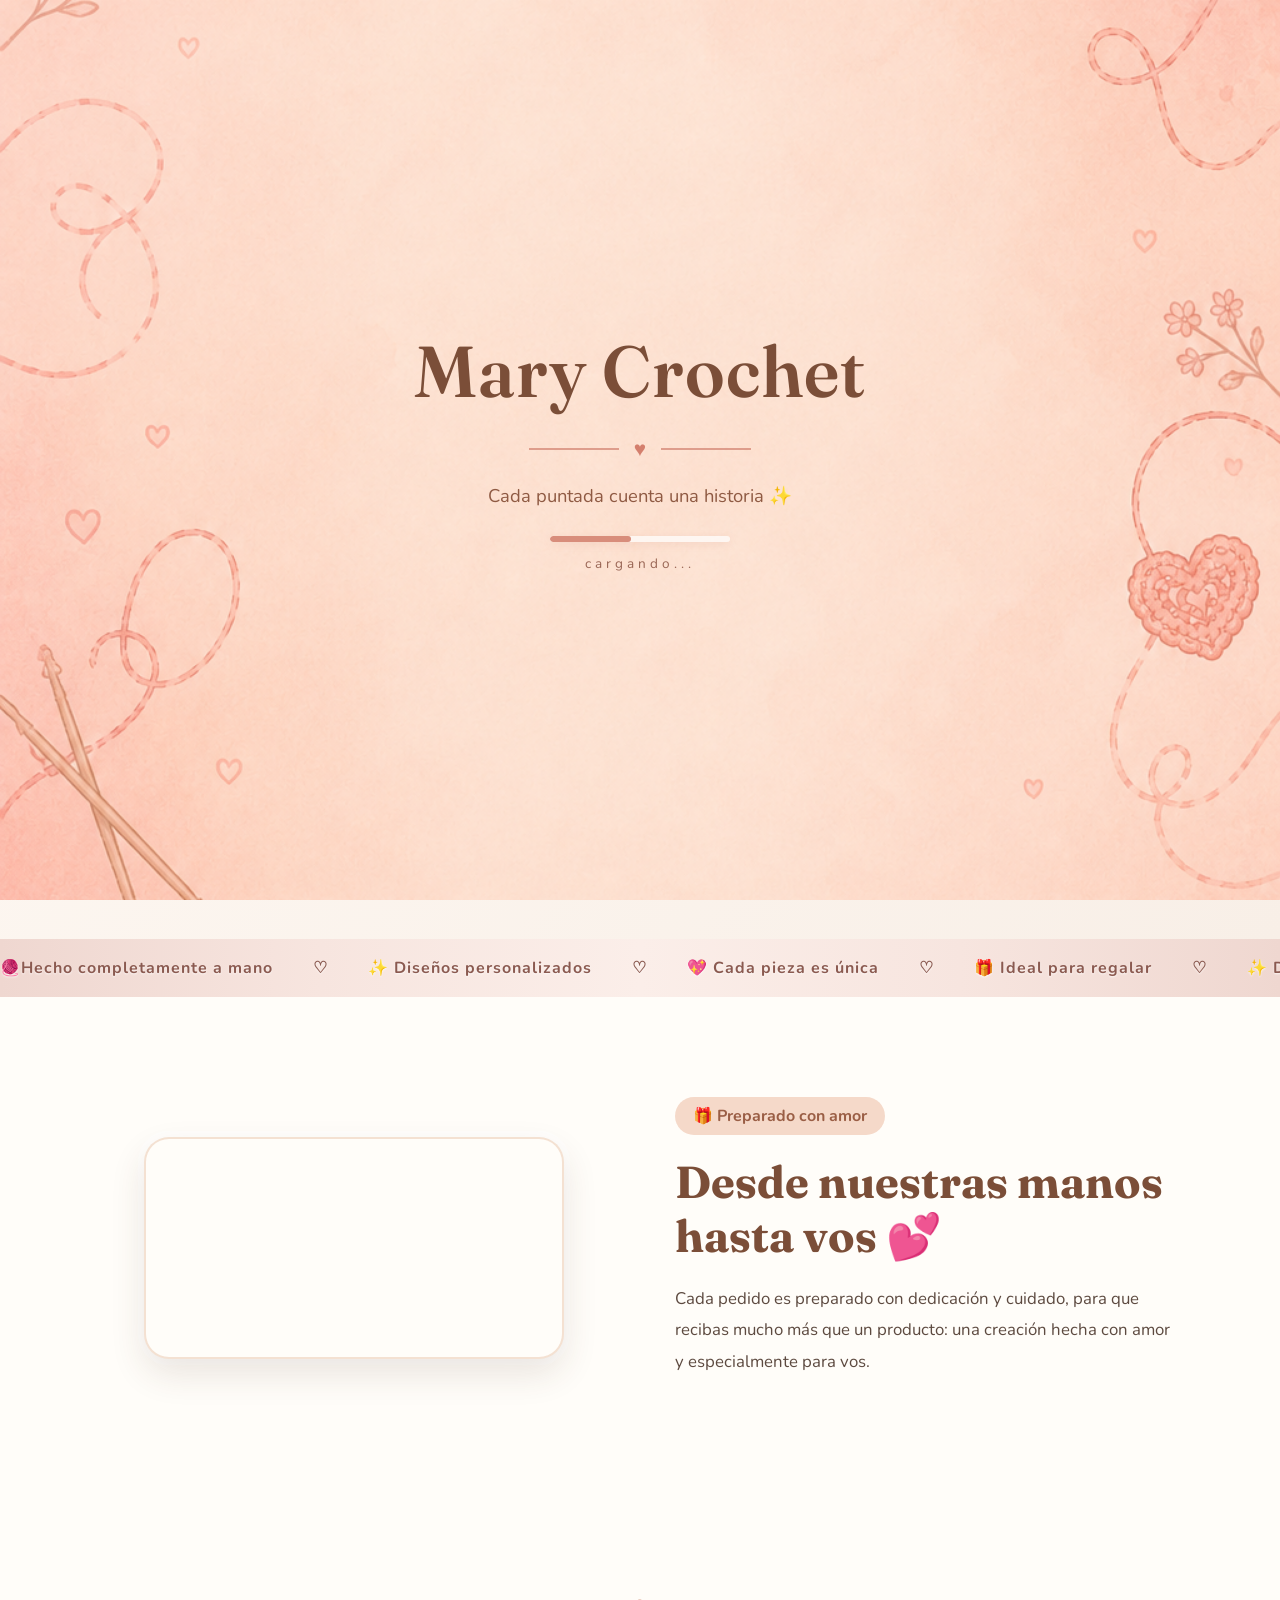
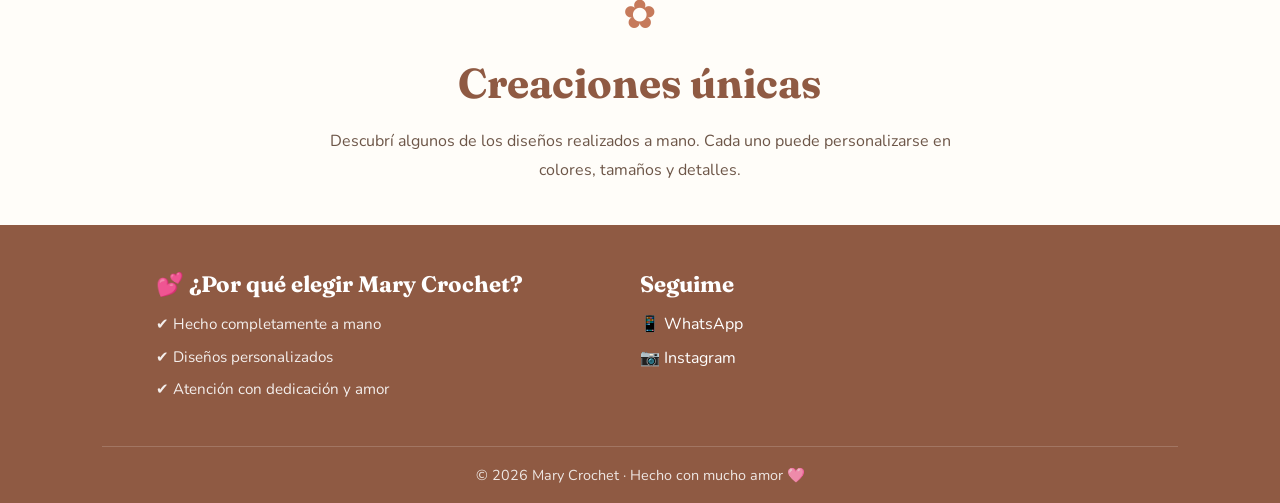
==== index.html @ ef027b47 "Video agregado con amor crochet" ====
<!DOCTYPE html>
<html lang="es">


<head>

    <!-- ========================== METADATOS ===========================-->
    <meta charset="UTF-8">
    <meta name="viewport" content="width=device-width, initial-scale=1.0">

    <title>Mary Crochet</title>

    <meta name="description" content="Creaciones tejidas a mano: bolsos, alfombras, camino de mesa, individuales y mucho mas.">

    <!-- ========================== TIPOGRAFÍAS==========================-->

    <link rel="preconnect" href="https://fonts.googleapis.com">

    <link rel="preconnect" href="https://fonts.gstatic.com" crossorigin>

    <link href="https://fonts.googleapis.com/css2?family=Fraunces:wght@400;600;700&family=Nunito:wght@300;400;600;700&display=swap" rel="stylesheet">


    <!-- ============ CSS ===============-->
     <link rel="stylesheet" href="estilos.css">

</head>

<body>

    <!--- ========================= PANTALLA DE BOENVENIDA ===============================-->
    <div id="preloader">

        <div class="preloader-contenido">

            <h1>
                Mary Crochet
            </h1>

            <div class="preloader-separador">
                <span></span>
                <strong>♥</strong>
                <span></span>

            </div>

            <p>
                Cada puntada cuenta una historia ✨
            </p>

            <div class="preloader-carga">
                <span></span>
            </div>

            <div class="preloader-texto-carga">
                cargando...
            </div>
        </div>
    </div>























<section id="inicio">

    <div class="contenedor menu">

    <!-- LOGO -->

    <a href="#inicio" class="logo">

        🧶 Mary Crochet

    </a>

    <!-- MENÚ -->

    <nav class="navegacion">

        <a href="#inicio">Inicio</a>

        <a href="#" id="boton-sobre">
            Sobre Mí
        </a>

        <a href="#" id="boton-contacto">Contacto</a>

    </nav>
    </div>



<!-- ==================================================
                    HERO
=================================================== -->

<section class="hero" id="inicio">

    <div class="contenedor hero-contenido">

        <!-- TEXTO -->

        <div class="hero-texto">

            <span class="hero-etiqueta">

                🌸 Hecho completamente a mano 🌸

            </span>

            <h1>

                Mary Crochet

            </h1>

            <p>

                Cada puntada está tejida con paciencia, dedicación y mucho amor,
                creando piezas únicas para acompañar los momentos más especiales.

            </p>

             <!-- INSIGNIA DE ENVÍOS -->
              <div class="envios-badge">
                🚚 Envíos a todo el país 🇦🇷
            </div>

            <a href="#" class="boton-principal" id="ver-creaciones">
                💕 Descubrir creaciones
            </a>

        </div>

        <!-- IMAGEN -->

        <div class="hero-imagen">

            <img src="img/imagen hero.png" alt="Mary Crochet">

        </div>

    </div>

</section>

<!--- ========================== FTRASE ANIMADA ======================-->

<section class="franja-movimiento">
    <div class="franja-contenido">

        <span>🧶Hecho completamente a mano</span>

        <span>♡</span>

        <span>✨ Diseños personalizados</span>

        <span>♡</span>

        <span>💖 Cada pieza es única</span>

        <span>♡</span>

        <span>🎁 Ideal para regalar</span>

        <span>♡</span>

        <span>✨ Diseños únicos</span>

        <span>♡</span>

        <span>🌸 Crochet artesanal</span>

        <span>♡</span>

        <span>🏡 Decoración para cada rincón</span>

        <span>♡</span>

        <span>🎁 Ideal para regalar</span>
    </div>
</section>

<!-- =====================================
     SECCIÓN PREPARANDO TU PEDIDO
===================================== -->

<section class="seccion-pedido">

    <div class="pedido-contenido">

        <div class="video-regalito">

            <video autoplay muted loop playsinline>
                <source src="img/mary preparando regalo.mp4" type="video/mp4">
                Tu navegador no puede reproducir este video.
            </video>

        </div>

        <div class="pedido-texto">

            <span class="subtitulo-seccion">
                🎁 Preparado con amor
            </span>

            <h2>
                Desde nuestras manos hasta vos 💕
            </h2>

            <p>
                Cada pedido es preparado con dedicación y cuidado,
                para que recibas mucho más que un producto:
                una creación hecha con amor y especialmente para vos.
            </p>

        </div>

    </div>

</section>


<!-- ==================================================
                SEPARADOR DE CREACIONES
=================================================== -->

<section class="separador-creaciones">

    <div class="contenedor">

        <span class="icono-separador">

            ✿

        </span>

        <h2>

            Creaciones únicas

        </h2>

        <p>

            Descubrí algunos de los diseños realizados a mano.
            Cada uno puede personalizarse en colores,
            tamaños y detalles.

        </p>

    </div>

</section>
</section>


<!-- ====================== PRODUCTOS ======================-->

<section id="productos" class="seccion-productos oculto">

<a href="#" class="boton-volver" id="volver-inicio-productos">
    ← Volver al inicio
</a>

    <div class="grilla-productos">

        <!---- JUEGO DE BAÑO ---->
        <div class="tarjeta-producto">

            <div class="contenedor-imagen">

                <img src="img/juego de baño amarillonegro.jpg" alt="Juego de baño" class="imagen-producto" data-producto="juego-baño">

            </div>

            <div class="contenido-producto">

                <h3>Juego de baño</h3>

                <p>
                    Elegantes juegos tejidos a mano para darle calidez y estilo a tu baño.
                </p>

               <a href="galeria.html?categoria=juego-baño" class="boton-producto">
                👀 Ver más diseños
            </a>
            </div>
        </div>

        <!----Individuales---->
        <div class="tarjeta-producto">

            <div class="contenedor-imagen">

                <img src="img/individual con flor.jpg" alt="Individual" class="imagen-producto" data-producto="individuales">

            </div>

            <div class="contenido-producto">

                <h3>Individuales</h3>

                <p>
                   Individuales tejidos a mano que protegen tu mesa y aportan un toque cálido y artesanal a cada comida.
                </p>

                <a href="galeria.html?categoria=individuales" class="boton-producto">
                    👀 Ver más diseños
                </a>
            </div>
        </div>

        <!----CAMINO DE MESA-->
         <div class="tarjeta-producto">

            <div class="contenedor-imagen">

                <img src="img/camino mesa balnco con corazon.jpg" alt="Camino de mesa" class="imagen-producto" data-producto="camino-centro-mesa">

            </div>

            <div class="contenido-producto">

                <h3>Caminos y centros de mesa</h3>

                <p>
                   Caminos y centros de mesa tejidos a mano que aportan elegancia, calidez y un encanto artesanal a cada rincón de tu hogar.
                </p>

                <a href="galeria.html?categoria=camino-centro-mesa" class="boton-producto">
                    👀 Ver más diseños
                </a>
            </div>
        </div>

        <!--------->

        <!----BOLSITOS-->
         <div class="tarjeta-producto">

            <div class="contenedor-imagen">

                <img src="img/bolso agujeros.jpg" alt="Carteras tejidas a mano" class="imagen-producto" data-producto="Bolsitos">

            </div>

            <div class="contenido-producto">

                <h3>Bolsitos</h3>

                <p>
                    Bolsos a crochet tejidas a mano que combinan diseño, practicidad y un encanto artesanal único para acompañarte en cada ocasión.
                </p>

                <a href="galeria.html?categoria=bolsitos" class="boton-producto">
                    👀 Ver más diseños
                </a>
            </div>
        </div>

        <!------->
        <!----ALFOMBRAS-->
         <div class="tarjeta-producto">

            <div class="contenedor-imagen">

                <img src="img/alfombra redonda azul.jpg" alt="Alfombra a crochet" class="imagen-producto" data-producto="Alfombras">
            </div>

            <div class="contenido-producto">

                <h3>Alfombras</h3>

                <p>
                   "Alfombras que combinan texturas, formas y detalles únicos para darle calidez y personalidad a cada espacio del hogar."
                </p>

                <a href="galeria.html?categoria=alfombras" class="boton-producto">
                    👀 Ver más diseños
                </a>
            </div>
        </div>

        <!------->

        <!----  FUNDA GARRAFA Y BIDON DE AGUA-->
         <div class="tarjeta-producto">

            <div class="contenedor-imagen">

                <img src="img/garrafa roja con flor.jpg" alt="Funda para garrafa a crochet" class="imagen-producto" data-producto="funda-garrafa-bidon">

            </div>

            <div class="contenido-producto">

                <h3>Funda para garrafa y bidón de agua</h3>

                <p>
                   "Fundas tejidas a mano que aportan un detalle decorativo y cálido, ayudando a integrar la garrafa con el estilo de tu hogar."
                </p>

        <a href="galeria.html?categoria=funda-garrafa-bidon" class="boton-producto">
            👀 Ver más diseños
        </a>
            </div>
        </div>













    </div> <!--Cierra grilla productos-->







</section>


<!---- ========================== SOBRE MARY ===========================-->

<section id="sobre-mi" class="seccion-sobre oculto">

<a href="#" class="boton-volver" id="volver-inicio-sobre">
        ← Volver al inicio
</a>
    <div class="contenedor sobre-contenido">

        <!-- FOTO -->

        <div class="sobre-imagen">

            <img src="img/mary.jpg" alt="Mary Crochet">

        </div>

        <!-- TEXTO -->

        <div class="sobre-texto">

            <span class="subtitulo-seccion">
                💕 Hecho con amor
            </span>

            <h2>
                Más que tejidos...
                historias hechas a mano.
            </h2>

            <p>

                Desde hace años disfruto transformar
                simples ovillos de hilo en piezas únicas,
                creadas con dedicación para acompañar
                hogares, regalos y momentos especiales.

            </p>

            <p>

                Cada creación refleja el tiempo,
                la paciencia y el cariño con los que
                fue realizada, porque creo que
                lo artesanal tiene un valor que
                nunca pasa de moda.

            </p>


            <div class="frase-mary">
                <span>🧶</span>

                <p>
                    Cada creación nace para acompañar momentos, 
                    embellecer espacios y llevar un pedacito
                    de calidez a cada hogar.<br>
                    Porque los detalles hechos a mano son los que convierten 
                    una casa en un verdadero hogar.
                </p>
            </div>
            

        </div>



    </div>

</section>
</section>

<!-- ==================================================
SEPARADOR CONTACTO
=================================================== -->

<div class="separador-contacto oculto">

    <div class="contenedor">

        <span class="icono-separador">
            💌
        </span>

        <h2>
            Hablemos
        </h2>

        <p>
            ¿Te gustó alguna creación o tenés una idea especial?
            Estoy lista para ayudarte a crear una pieza única,
            hecha especialmente para vos.
        </p>

    </div>

</div>

<!-- ==================================================
SECCIÓN CONTACTO
=================================================== -->

<section id="contacto" class="seccion-contacto oculto">

    <!-- Fondo decorativo -->
    <div class="fondo-contacto"></div>

    <div class="contenedor">

        <a href="#" id="volver-inicio-contacto" class="boton-volver">
            ← Volver al inicio
        </a>

        <div class="contacto-contenido">

            <!-- TEXTO -->

            <div class="contacto-texto">

                <span class="subtitulo-seccion">
                    💕 Contacto
                </span>

                <h2>
                    ¿Tenés una idea en mente?
                </h2>

                <p>
                    Si te gustó alguna de mis creaciones o querés un diseño personalizado,
                    escribime. Será un placer ayudarte a crear una pieza única,
                    tejida completamente a mano y pensada especialmente para vos.
                </p>

            </div>

            <!-- TARJETA -->

            <div class="tarjeta-contacto">

                <h3>
                    💕 ¡Hablemos!
                </h3>

                <p>
                    ¿Te gustó alguna de mis creaciones o tenés una idea especial?
                    Será un placer ayudarte a diseñar una pieza única,
                    tejida completamente a mano.
                </p>

                <a href="https://wa.me/5493757462911" class="boton-contacto whatsapp">
                    📱 Escribime por WhatsApp
                </a>

                <a href="https://www.instagram.com/mary_crochet25/" class="boton-contacto instagram">
                    📷 Seguime en Instagram
                </a>

                <div class="info-extra">

                    <p>
                        📍 Comandante Andresito, Misiones
                    </p>

                    <p>
                        🧶 Trabajos personalizados por pedido
                    </p>

                </div>

            </div>

        </div>

    </div>

</section>
<!-- ==================================================
                    FOOTER
=================================================== -->

<footer class="footer">

<div class="contenedor footer-contenido">

    <div class="footer-logo">

    <h4>💕 ¿Por qué elegir Mary Crochet?</h4>

    <p>✔ Hecho completamente a mano</p>

    <p>✔ Diseños personalizados</p>

    <p>✔ Atención con dedicación y amor</p>
</div>


        <div class="footer-redes">

            <h4>Seguime</h4>

            <a href="https://wa.me/5493757462911">📱 WhatsApp</a>

            <a href="https://www.instagram.com/mary_crochet25/">📷 Instagram</a>

        </div>

    </div>

    <div class="footer-copy">

        © 2026 Mary Crochet · Hecho con mucho amor 🩷

    </div>

</footer>

<!--- ============== JAVASCRIPT ======================-->
<script src="productos.js"></script>
<script src="script.js"></script>

<!-- ================= MODAL PRODUCTO ================= -->

<div id="modal-producto" class="modal">

    <div class="modal-contenido">

        <!-- Botón cerrar -->
        <span class="cerrar-modal">&times;</span>

        <!-- Imagen -->
<div class="contenedor-imagen-modal">

    <button id="modal-anterior" class="flecha-modal">
        ❮
    </button>

    <img id="modal-imagen" src="" alt="Producto">

    <button id="modal-siguiente" class="flecha-modal">
        ❯
    </button>

</div>

        <!-- Información -->
        <div class="modal-info">

            <h2 id="modal-titulo"></h2>

            <p id="modal-descripcion"></p>

            <a href="#" class="boton-producto modal-boton" id="boton-whatsapp">
                💕 Quiero personalizar este diseño
            </a>

        </div> <!-- Cierra modal-info -->

    </div> <!-- Cierra modal-contenido -->

</div> <!-- Cierra modal -->






</body>
</html>
---- estilos.css ----
/* =========================================================
   RESET GENERAL
========================================================= */

*{
    margin:0;
    padding:0;
    box-sizing:border-box;
}

html{
    scroll-behavior:smooth;
}

body{
    font-family:'Nunito',sans-serif;
    background:#fffdf9;
    color:#5d4a40;
}

img{
    max-width:100%;
}

button,
a{
    font-family:inherit;
}


/* =========================================================
   CONTENEDOR GENERAL
========================================================= */

.contenedor{
    width:90%;
    max-width:1200px;
    margin:auto;
}


/* =========================================================
   CABECERA
========================================================= */

.cabecera{
    position:fixed;
    top:0;
    left:0;
    width:100%;
    z-index:1000;

    padding:18px 0;

    backdrop-filter:blur(12px);

    background:rgba(255,255,255,.65);

    border-bottom:1px solid rgba(255,255,255,.35);

    transition:.35s;
}

.menu{
    display:flex;
    justify-content:space-between;
    align-items:center;
}


/* =========================================================
   LOGO
========================================================= */

.logo{
    text-decoration:none;

    font-family:'Fraunces',serif;

    font-size:2rem;

    font-weight:700;

    color:#8f5a43;

    transition:.3s;
}

.logo:hover{
    transform:scale(1.04);
}


/* =========================================================
   NAVEGACIÓN
========================================================= */

.navegacion{
    display:flex;
    align-items:center;
    gap:40px;
}

.navegacion a{
    position:relative;

    text-decoration:none;

    color:#5e4638;

    font-weight:700;

    transition:.3s;
}

.navegacion a::after{
    content:"";

    position:absolute;

    left:0;
    bottom:-8px;

    width:0;
    height:2px;

    background:#c67a5b;

    transition:.35s;
}

.navegacion a:hover{
    color:#b66749;
}

.navegacion a:hover::after{
    width:100%;
}


/* =========================================================
   HERO
========================================================= */

.hero{
    min-height:100vh;

    display:flex;
    align-items:center;

    background:linear-gradient(
        135deg,
        #fffaf5,
        #f8efe7
    );

    padding:80px 0;
}

.hero-contenido{
    display:grid;

    grid-template-columns:1fr 1fr;

    align-items:center;

    gap:60px;
}

.hero-texto{
    opacity:0;
}

.hero-texto.entrada{
    animation:entradaHeroIzquierda .9s ease forwards;
}

.hero-etiqueta{
    display:inline-block;

    background:#f5d9c9;

    color:#8d5b44;

    padding:8px 18px;

    border-radius:30px;

    font-size:.9rem;

    font-weight:600;

    margin-bottom:20px;
}

.hero-texto h1{
    font-family:'Fraunces',serif;

    font-size:4rem;

    color:#7b4e38;

    margin-bottom:20px;

    line-height:1.1;
}

.hero-texto p{
    font-size:1.15rem;

    color:#5d4a40;

    line-height:1.8;

    margin-bottom:35px;
}

/*====================================================*
*=              INSIGNIA DE ENVÍOS                    =*
*====================================================*/

.envios-badge{

    display:inline-flex;

    align-items:center;

    gap:8px;

    margin:5px 0 25px;

    padding:10px 18px;

    background:#fff;

    color:#8f5a43;

    border:1px solid rgba(198,122,91,.25);

    border-radius:30px;

    font-family:'Nunito', sans-serif;

    font-size:.95rem;

    font-weight:700;

    box-shadow:
        0 6px 18px rgba(0,0,0,.06);

}


/* =========================================================
   BOTÓN PRINCIPAL
========================================================= */

.boton-principal{
    position:relative;

    display:inline-block;

    overflow:hidden;

    padding:16px 35px;

    background:#c67a5b;

    color:white;

    text-decoration:none;

    border-radius:50px;

    font-weight:bold;

    transition:.35s;
}

.boton-principal:hover{
    transform:translateY(-4px);

    background:#b66749;

    box-shadow:
        0 15px 30px rgba(0,0,0,.18);
}


/* =========================================================
   REFLEJO DEL BOTÓN PRINCIPAL
========================================================= */

.boton-principal::after{
    content:"";

    position:absolute;

    top:0;
    left:-80%;

    width:45%;
    height:100%;

    background:linear-gradient(
        90deg,
        transparent,
        rgba(255,255,255,.45),
        transparent
    );

    transform:skewX(-20deg);

    animation:brilloBoton 4s ease-in-out infinite;
}


/* =========================================================
   HERO IMAGEN
========================================================= */

.hero-imagen{
    display:flex;

    justify-content:center;

    opacity:0;
}

.hero-imagen.entrada{
    animation:entradaHeroDerecha .9s ease forwards;
}

.hero-imagen img{
    width:100%;

    max-width:520px;

    border-radius:30px;

    box-shadow:
        0 20px 45px rgba(0,0,0,.15);
}




/* =========================================================
   ANIMACIONES HERO
========================================================= */

@keyframes entradaHeroIzquierda{

    from{
        opacity:0;
        transform:translateX(-70px);
    }

    to{
        opacity:1;
        transform:translateX(0);
    }

}

@keyframes entradaHeroDerecha{

    from{
        opacity:0;
        transform:translateX(70px);
    }

    to{
        opacity:1;
        transform:translateX(0);
    }

}

@keyframes brilloBoton{

    0%{
        left:-80%;
    }

    25%{
        left:130%;
    }

    100%{
        left:130%;
    }

}


/* =========================================================
   FRANJA EN MOVIMIENTO
========================================================= */

.franja-movimiento{
    width:100%;

    overflow:hidden;

    background:linear-gradient(
        90deg,
        #efd7d0,
        #f7e5df,
        #fbeee9,
        #f7e5df,
        #efd7d0
    );

    padding:18px 0;
}

.franja-contenido{
    display:flex;

    align-items:center;

    gap:40px;

    width:max-content;

    color:white;

    font-size:1rem;

    font-weight:600;

    animation:moverFranja 22s linear infinite;
}

.franja-contenido span{
    white-space:nowrap;

    color:#8b5a50;

    font-family:'Nunito',sans-serif;

    font-size:1rem;

    font-weight:700;

    letter-spacing:1px;

    text-shadow:
        0 1px 2px rgba(255,255,255,.8);
}

@keyframes moverFranja{

    from{
        transform:translateX(0);
    }

    to{
        transform:translateX(-50%);
    }

}


/* =========================================================
   SOBRE MARY
========================================================= */

.seccion-sobre{
    padding:110px 0;

    background:#fffaf5;
}

.sobre-contenido{
    display:grid;

    grid-template-columns:1fr 1fr;

    gap:70px;

    align-items:center;
}

.sobre-imagen{
    display:flex;

    justify-content:center;
}

.sobre-imagen img{
    width:100%;

    max-width:480px;

    border-radius:30px;

    box-shadow:
        0 25px 45px rgba(0,0,0,.12);

    transition:.45s;
}

.sobre-imagen img:hover{
    transform:scale(1.02);
}

.subtitulo-seccion{
    display:inline-block;

    background:#f5d9c9;

    color:#9a5e45;

    padding:8px 18px;

    border-radius:30px;

    font-weight:700;

    margin-bottom:20px;
}

.sobre-texto h2{
    font-family:'Fraunces',serif;

    font-size:3rem;

    color:#7b4e38;

    line-height:1.2;

    margin-bottom:25px;
}

.sobre-texto p{
    font-size:1.05rem;

    color:#5d4a40;

    line-height:1.9;

    margin-bottom:20px;
}

.frase-mary{
    margin-top:40px;

    padding:25px;

    background:#fff;

    border-left:5px solid #c67a5b;

    border-radius:18px;

    box-shadow:
        0 12px 30px rgba(0,0,0,.08);
}

.frase-mary span{
    font-size:2rem;

    display:block;

    margin-bottom:10px;
}

.frase-mary p{
    margin:0;

    font-family:'Fraunces',serif;

    font-size:1.3rem;

    font-style:italic;

    color:#8f5a43;

    line-height:1.6;
}


/* =========================================================
   SEPARADOR CREACIONES
========================================================= */

.separador-creaciones{
    padding:90px 20px 40px;

    text-align:center;

    background:#fffdf9;
}

.icono-separador{
    font-size:2.5rem;

    display:block;

    margin-bottom:15px;

    color:#c67a5b;
}

.separador-creaciones h2{
    font-family:'Fraunces',serif;

    font-size:2.6rem;

    color:#8f5a43;

    margin-bottom:18px;
}

.separador-creaciones p{
    max-width:650px;

    margin:auto;

    color:#6d5648;

    line-height:1.8;
}


/* =========================================================
   SECCIÓN PRODUCTOS
========================================================= */

.seccion-productos{
    padding:90px 8%;

    background:#fffaf5;
}

#productos{
    text-align:center;
}

.titulo-seccion{
    text-align:center;

    font-size:2.5rem;

    color:#8b5e3c;

    margin-bottom:15px;
}

.descripcion-seccion{
    text-align:center;

    max-width:700px;

    margin:0 auto 60px;

    color:#666;

    font-size:1.05rem;

    line-height:1.8;
}


/* =========================================================
   GRILLA PRODUCTOS
========================================================= */

.grilla-productos{
    display:grid;

    grid-template-columns:
        repeat(
            auto-fit,
            minmax(320px,1fr)
        );

    gap:35px;
}


/* =========================================================
   TARJETA PRODUCTO
========================================================= */

.tarjeta-producto{
    background:white;

    border-radius:25px;

    overflow:hidden;

    box-shadow:
        0 10px 30px rgba(0,0,0,.08);

    transition:.4s;

    opacity:0;

    transform:
        translateY(50px)
        scale(.96);
}

.tarjeta-producto:hover{
    transform:translateY(-8px);

    box-shadow:
        0 20px 45px rgba(0,0,0,.15);
}

.tarjeta-producto.mostrar-tarjeta{
    animation:
        aparecerTarjeta .8s ease forwards;
}

@keyframes aparecerTarjeta{

    from{
        opacity:0;

        transform:
            translateY(50px)
            scale(.96);
    }

    to{
        opacity:1;

        transform:
            translateY(0)
            scale(1);
    }

}


/* =========================================================
   CONTENEDOR IMAGEN PRODUCTO
========================================================= */

.contenedor-imagen{
    position:relative;

    overflow:hidden;

    height:320px;
}


/* =========================================================
   IMAGEN PRODUCTO
========================================================= */

.imagen-producto{
    width:100%;

    height:100%;

    object-fit:cover;

    transition:
        transform .5s,
        opacity .35s ease;
}

.tarjeta-producto:hover .imagen-producto{
    transform:scale(1.05);
}

.fade{
    opacity:0;
}


/* =========================================================
   CONTENIDO PRODUCTO
========================================================= */

.contenido-producto{
    padding:25px;
}

.contenido-producto h3{
    font-size:1.5rem;

    margin-bottom:12px;

    color:#7b4f2d;
}

.contenido-producto p{
    color:#666;

    line-height:1.7;

    margin-bottom:25px;
}


/* =========================================================
   BOTÓN PRODUCTO
========================================================= */

.boton-producto{
    display:inline-block;

    padding:13px 28px;

    border:none;

    border-radius:50px;

    background:#d48a5c;

    color:white;

    text-decoration:none;

    font-weight:bold;

    cursor:pointer;

    transition:.3s;
}

.boton-producto:hover{
    background:#b56d43;

    transform:translateY(-3px);
}


/* =========================================================
   FLECHAS DE LAS TARJETAS
========================================================= */

.flecha{
    position:absolute;

    top:50%;

    transform:translateY(-50%);

    width:42px;

    height:42px;

    border:none;

    border-radius:50%;

    background:rgba(255,255,255,.85);

    color:#8b5e3c;

    font-size:22px;

    font-weight:bold;

    display:flex;

    align-items:center;

    justify-content:center;

    cursor:pointer;

    transition:.3s;

    z-index:10;

    box-shadow:
        0 8px 18px rgba(0,0,0,.15);
}

.flecha:hover{
    background:#c67a5b;

    color:white;

    transform:
        translateY(-50%)
        scale(1.08);
}

.izquierda{
    left:12px;
}

.derecha{
    right:12px;
}


/* =========================================================
   MODAL
========================================================= */

.modal{
    display:none;

    position:fixed;

    inset:0;

    background:rgba(0,0,0,.6);

    justify-content:center;

    align-items:center;

    z-index:9999;
}

.modal-contenido{
    background:#fff;

    width:90%;

    max-width:700px;

    border-radius:25px;

    overflow:hidden;

    display:grid;

    grid-template-columns:1fr 1fr;

    animation:aparecer .35s;

    position:relative;
}

@keyframes aparecer{

    from{
        opacity:0;

        transform:scale(.8);
    }

    to{
        opacity:1;

        transform:scale(1);
    }

}


/* =========================================================
   IMAGEN DEL MODAL
========================================================= */

.contenedor-imagen-modal{
    position:relative;

    overflow:hidden;
}

#modal-imagen{
    width:100%;

    height:100%;

    object-fit:cover;

    transition:opacity .35s ease;
}


/* =========================================================
   INFORMACIÓN MODAL
========================================================= */

.modal-info{
    padding:35px;
}

.modal-info h2{
    color:#8d5a35;

    margin-bottom:20px;
}

.modal-info p{
    line-height:1.7;

    margin-bottom:30px;
}


/* =========================================================
   CERRAR MODAL
========================================================= */

.cerrar-modal{
    position:absolute;

    top:15px;

    right:20px;

    font-size:32px;

    font-weight:bold;

    color:#8b5a50;

    cursor:pointer;

    z-index:100;

    width:40px;

    height:40px;

    display:flex;

    align-items:center;

    justify-content:center;

    border-radius:50%;

    transition:.3s ease;
}


/* =========================================================
   FLECHAS DEL MODAL
========================================================= */

.flecha-modal{
    position:absolute;

    top:50%;

    transform:translateY(-50%);

    width:50px;

    height:50px;

    border:none;

    border-radius:50%;

    background:rgba(255,255,255,.35);

    backdrop-filter:blur(8px);

    border:1px solid rgba(255,255,255,.4);

    color:#8b5e3c;

    font-size:24px;

    font-weight:bold;

    cursor:pointer;

    display:flex;

    align-items:center;

    justify-content:center;

    transition:.3s;

    box-shadow:
        0 8px 20px rgba(0,0,0,.18);

    z-index:50;
}

.flecha-modal:hover{
    background:#c67a5b;

    color:white;

    transform:
        translateY(-50%)
        scale(1.08);
}

#modal-anterior{
    left:15px;
}

#modal-siguiente{
    right:15px;
}


/* =========================================================
   SECCIONES OCULTAS
========================================================= */

.oculto{
    display:none;
}


/* =========================================================
   BOTÓN VOLVER
========================================================= */

.boton-volver{
    display:inline-flex;

    align-items:center;

    justify-content:center;

    margin:25px auto 10px;

    padding:12px 25px;

    background:#f8d7da;

    color:#8a4b55;

    text-decoration:none;

    font-family:'Nunito',sans-serif;

    font-size:.95rem;

    font-weight:700;

    border-radius:30px;

    border:1px solid rgba(200,120,140,.25);

    box-shadow:
        0 8px 20px rgba(180,100,120,.15);

    transition:.3s ease;
}

.boton-volver:hover{
    background:#f3c1c8;

    transform:translateY(-3px);

    box-shadow:
        0 12px 25px rgba(180,100,120,.25);
}

.boton-volver:active{
    transform:scale(.95);
}


/* =========================================================
   GALERÍA
========================================================= */

.pagina-galeria{
    min-height:100vh;

    padding:120px 8% 80px;

    background:#fffaf5;
}

.encabezado-galeria{
    text-align:center;

    margin-bottom:55px;
}

.encabezado-galeria h1{
    font-family:'Fraunces',serif;

    font-size:3rem;

    color:#7b4e38;

    margin-bottom:15px;
}

.encabezado-galeria p{
    color:#6d5648;

    font-size:1rem;
}


/* =========================================================
   GRILLA GALERÍA
========================================================= */

#galeria-productos{
    display:grid;

    grid-template-columns:
        repeat(3,1fr);

    gap:28px;

    max-width:1000px;

    margin:40px auto;

    padding:0 20px;
}


/* =========================================================
   TARJETA GALERÍA
========================================================= */

.tarjeta-galeria{
    position:relative;

    background:#fffdf9;

    padding:10px;

    border-radius:22px;

    border:1px solid rgba(212,138,92,.18);

    box-shadow:
        0 10px 25px rgba(80,50,35,.08);

    transition:.35s ease;

    overflow:hidden;
}

.tarjeta-galeria:hover{
    transform:translateY(-6px);

    box-shadow:
        0 18px 40px rgba(0,0,0,.12);
}

.tarjeta-galeria::before{
    content:"";

    position:absolute;

    inset:6px;

    border:1px dashed rgba(212,138,92,.22);

    border-radius:17px;

    pointer-events:none;
}

.tarjeta-galeria img{
    display:block;

    width:100%;

    aspect-ratio:1 / 1;

    object-fit:cover;

    border-radius:16px;

    cursor:pointer;

    transition:.35s ease;
}

.tarjeta-galeria:hover img{
    transform:scale(1.03);
}


/* =========================================================
   VOLVER GALERÍA
========================================================= */

.volver-galeria{
    display:flex;
    justify-content:center;
    margin-top:90px;
}


.volver-galeria a{
    display:inline-flex;

    align-items:center;

    justify-content:center;

    padding:12px 25px;

    background:#f8d7da;

    color:#8a4b55;

    text-decoration:none;

    font-family:'Nunito',sans-serif;

    font-weight:700;

    border-radius:30px;

    border:1px solid rgba(200,120,140,.25);

    box-shadow:
        0 8px 20px rgba(180,100,120,.15);

    transition:.3s ease;
}

.volver-galeria a:hover{
    transform:translateY(-3px);

    background:#f3c1c8;
}


/* =========================================================
   VISOR DE IMAGEN
========================================================= */

.visor-imagen{
    position:fixed;

    inset:0;

    background:rgba(35,25,20,.88);

    display:flex;

    align-items:center;

    justify-content:center;

    padding:30px;

    z-index:99999;

    backdrop-filter:blur(5px);

    opacity:0;

    visibility:hidden;

    pointer-events:none;

    transition:.3s ease;
}

.visor-imagen.activo{
    opacity:1;

    visibility:visible;

    pointer-events:auto;
}

#imagen-ampliada{
    display:block;

    max-width:90vw;

    max-height:88vh;

    width:auto;

    height:auto;

    object-fit:contain;

    border-radius:18px;

    box-shadow:
        0 20px 60px rgba(0,0,0,.35);

    transform:scale(.92);

    transition:.3s ease;
}

.visor-imagen.activo #imagen-ampliada{
    transform:scale(1);
}


/* =========================================================
   CERRAR VISOR
========================================================= */

.cerrar-imagen{
    position:absolute;

    top:20px;

    right:25px;

    width:45px;

    height:45px;

    border:none;

    border-radius:50%;

    background:rgba(255,255,255,.95);

    color:#7b4e38;

    font-size:25px;

    font-weight:bold;

    cursor:pointer;

    display:flex;

    align-items:center;

    justify-content:center;

    z-index:100000;

    transition:.3s ease;

    box-shadow:
        0 8px 20px rgba(0,0,0,.2);
}

.cerrar-imagen:hover{
    transform:scale(1.08);

    background:white;
}


/* =========================================================
   CONTACTO
========================================================= */

.seccion-contacto{
    position:relative;

    overflow:hidden;

    padding:120px 8%;

    background:
        linear-gradient(
            180deg,
            #fffdf9,
            #fff8f2
        );

    background-image:
        radial-gradient(
            rgba(212,138,92,.05) 1px,
            transparent 1px
        );

    background-size:22px 22px;
}

.contacto-contenido{
    position:relative;

    z-index:2;

    display:grid;

    grid-template-columns:1fr 1fr;

    gap:70px;

    align-items:center;
}

#volver-inicio-contacto{
    display:inline-flex;

    justify-content:center;

    align-items:center;

    margin:0 auto 50px;
}

.contacto-texto h2{
    font-family:'Fraunces',serif;

    font-size:3rem;

    color:#7b4e38;

    margin-bottom:25px;
}

.contacto-texto p{
    color:#5d4a40;

    line-height:1.9;

    font-size:1.05rem;
}


/* =========================================================
   TARJETA CONTACTO
========================================================= */

.tarjeta-contacto{
    position:relative;

    background:rgba(255,255,255,.92);

    backdrop-filter:blur(10px);

    padding:45px;

    border-radius:35px;

    border:1px solid rgba(212,138,92,.15);

    box-shadow:
        0 20px 45px rgba(0,0,0,.08),
        0 0 0 8px rgba(255,255,255,.35);

    transition:.45s;

    animation:
        flotarTarjeta 6s ease-in-out infinite;
}

.tarjeta-contacto:hover{
    transform:translateY(-8px);

    box-shadow:
        0 28px 55px rgba(0,0,0,.12),
        0 0 0 8px rgba(255,255,255,.45);
}

.tarjeta-contacto h3{
    color:#8f5a43;

    font-size:2rem;

    margin-bottom:15px;
}

.tarjeta-contacto p{
    color:#666;

    margin-bottom:30px;
}

.tarjeta-contacto::before{
    content:"";

    position:absolute;

    top:18px;
    left:18px;
    right:18px;
    bottom:18px;

    border:
        2px dashed rgba(212,138,92,.25);

    border-radius:25px;

    pointer-events:none;
}


/* =========================================================
   OVILLO ANIMADO
========================================================= */

.tarjeta-contacto::after{
    content:"🧶";

    position:absolute;

    font-size:32px;

    top:-18px;

    left:-18px;

    z-index:5;

    animation:
        moverOvillo 18s linear infinite,
        girarOvillo 5s linear infinite;
}

@keyframes moverOvillo{

    0%{
        top:-18px;
        left:-18px;
    }

    25%{
        top:-18px;
        left:calc(100% - 20px);
    }

    50%{
        top:calc(100% - 20px);
        left:calc(100% - 20px);
    }

    75%{
        top:calc(100% - 20px);
        left:-18px;
    }

    100%{
        top:-18px;
        left:-18px;
    }

}

@keyframes girarOvillo{

    from{
        transform:rotate(0deg);
    }

    to{
        transform:rotate(360deg);
    }

}

@keyframes flotarTarjeta{

    0%{
        transform:translateY(0);
    }

    50%{
        transform:translateY(-6px);
    }

    100%{
        transform:translateY(0);
    }

}


/* =========================================================
   BOTONES CONTACTO
========================================================= */

.boton-contacto{
    display:block;

    text-align:center;

    text-decoration:none;

    padding:16px;

    border-radius:50px;

    margin-bottom:18px;

    font-weight:bold;

    transition:.35s;
}

.whatsapp{
    background:#25D366;

    color:white;
}

.whatsapp:hover{
    transform:translateY(-4px);

    box-shadow:
        0 15px 30px rgba(37,211,102,.30);
}

.instagram{
    background:linear-gradient(
        45deg,
        #833AB4,
        #E1306C,
        #FCAF45
    );

    color:white;
}

.instagram:hover{
    transform:translateY(-4px);

    box-shadow:
        0 15px 30px rgba(225,48,108,.30);
}


/* =========================================================
   DECORACIÓN CONTACTO
========================================================= */

.fondo-contacto{
    position:absolute;

    inset:0;

    overflow:hidden;

    pointer-events:none;

    z-index:1;
}

.ovillo{
    position:absolute;

    font-size:120px;

    opacity:.10;

    z-index:1;

    user-select:none;
}

.ovillo-1{
    top:40px;

    right:50px;
}

.ovillo-2{
    bottom:30px;

    left:40px;
}

.flor{
    position:absolute;

    font-size:55px;

    opacity:.12;

    z-index:1;
}

.flor-1{
    top:220px;

    left:8%;
}

.flor-2{
    bottom:120px;

    right:10%;
}


/* =========================================================
   SEPARADOR CONTACTO
========================================================= */

.separador-contacto{
    padding:90px 20px 40px;

    text-align:center;

    background:#fffdf9;
}

.separador-contacto h2{
    font-family:'Fraunces',serif;

    font-size:2.6rem;

    color:#8f5a43;

    margin-bottom:18px;
}

.separador-contacto p{
    max-width:650px;

    margin:auto;

    color:#6d5648;

    line-height:1.8;
}


/* =========================================================
   HILO DECORATIVO
========================================================= */

.hilo{
    position:absolute;

    top:110px;

    left:-80px;

    width:135%;

    height:520px;

    border:4px solid #d8b6a2;

    border-color:
        #d8b6a2
        transparent
        transparent
        transparent;

    border-radius:50%;

    opacity:.25;

    z-index:0;
}


/* =========================================================
   INFORMACIÓN EXTRA
========================================================= */

.info-extra{
    margin-top:30px;

    padding-top:20px;

    border-top:1px solid #f0e4db;
}

.info-extra p{
    margin:12px 0;

    color:#7b5a49;

    font-size:.95rem;
}


/* =========================================================
   FOOTER
========================================================= */

.footer{
    background:#8f5a43;

    color:white;

    padding:45px 8% 18px;
}

.footer-contenido{
    display:grid;

    grid-template-columns:
        2fr 1fr 1fr;

    gap:35px;
}

.footer h4{
    font-family:'Fraunces',serif;

    font-size:1.4rem;

    margin-bottom:15px;
}

.footer p{
    line-height:1.5;

    margin-bottom:10px;

    opacity:.9;

    font-size:.95rem;
}

.footer a{
    display:block;

    color:white;

    text-decoration:none;

    margin-bottom:12px;

    transition:.3s;
}

.footer a:hover{
    transform:translateX(8px);

    color:#ffe7d8;
}

.footer-copy{
    text-align:center;

    margin-top:35px;

    padding-top:18px;

    border-top:
        1px solid rgba(255,255,255,.2);

    opacity:.85;

    font-size:.9rem;
}


/* =========================================================
   PRELOADER
========================================================= */

#preloader{
    position:fixed;

    inset:0;

    width:100%;

    height:100vh;

    background-image:
        url("img/imagen fondo cargando.png");

    background-size:cover;

    background-position:center;

    background-repeat:no-repeat;

    display:flex;

    justify-content:center;

    align-items:center;

    z-index:99999;

    transition:opacity .8s ease;
}

#preloader.ocultar-preloader{
    opacity:0;

    pointer-events:none;
}

.preloader-contenido{
    text-align:center;

    color:#7b4e38;
}

.preloader-contenido h1{
    font-family:'Fraunces',serif;

    font-size:4.5rem;

    font-weight:600;

    margin:0 0 20px;

    color:#7b4e38;

    letter-spacing:1px;
}

.preloader-separador{
    display:flex;

    align-items:center;

    justify-content:center;

    gap:15px;

    margin-bottom:20px;
}

.preloader-separador span{
    width:90px;

    height:2px;

    background:#d88d7b;

    opacity:.8;
}

.preloader-separador strong{
    font-size:1.3rem;

    color:#d47f6d;

    font-weight:400;
}

.preloader-contenido p{
    font-family:'Nunito',sans-serif;

    font-size:1.15rem;

    color:#8f5a43;

    margin:0 0 28px;
}

.preloader-carga{
    width:180px;

    height:6px;

    background:rgba(255,255,255,.7);

    border-radius:20px;

    overflow:hidden;

    margin:0 auto 12px;

    box-shadow:
        0 2px 8px rgba(180,100,90,.12);
}

.preloader-carga span{
    display:block;

    width:45%;

    height:100%;

    background:#d88d7b;

    border-radius:20px;

    animation:
        cargando 2.5s ease-in-out infinite;
}

.preloader-texto-carga{
    font-family:'Nunito',sans-serif;

    font-size:.85rem;

    letter-spacing:4px;

    color:#9a6655;
}

@keyframes cargando{

    0%{
        transform:translateX(-120%);
    }

    100%{
        transform:translateX(350%);
    }

}


/* =========================================================
   RESPONSIVE - CELULAR
========================================================= */

@media(max-width:768px){

    /* ---------- HEADER ---------- */

    .cabecera{
        padding:14px 0;
    }

    .menu{
        flex-direction:column;

        gap:18px;
    }

    .logo{
        font-size:1.7rem;
    }

    .navegacion{
        gap:20px;

        flex-wrap:wrap;

        justify-content:center;
    }

    .navegacion a{
        font-size:.95rem;
    }


    /* ---------- HERO ---------- */

    .hero{
        padding:50px 20px;

        min-height:auto;
    }

    .hero-contenido{
        grid-template-columns:1fr;

        text-align:center;

        gap:40px;
    }

    .hero-texto h1{
        font-size:2.6rem;
    }

    .hero-texto p{
        font-size:1rem;
    }

    .hero-imagen img{
        max-width:340px;
    }


    /* ---------- FRANJA ---------- */

    .franja-movimiento{
        padding:14px 0;
    }

    .franja-contenido{
        gap:25px;

        font-size:.9rem;
    }

    .franja-contenido span{
        font-size:.9rem;
    }

    .envios-badge{

    font-size:.85rem;

    padding:9px 16px;

    margin:5px auto 22px;
    }




    /* ---------- SOBRE MARY ---------- */

    .seccion-sobre{
        padding:70px 20px;
    }

    .sobre-contenido{
        display:flex !important;

        flex-direction:column !important;

        align-items:center !important;

        gap:30px !important;
    }

    .sobre-imagen{
        width:100% !important;

        display:flex !important;

        justify-content:center !important;
    }

    .sobre-imagen img{
        width:220px !important;

        max-width:80% !important;

        border-radius:25px;
    }

    .sobre-texto{
        width:100% !important;

        text-align:center !important;
    }

    .sobre-texto h2{
        font-size:1.8rem !important;

        line-height:1.3 !important;
    }

    .sobre-texto p{
        font-size:.95rem !important;

        line-height:1.7 !important;
    }

    .subtitulo-seccion{
        margin-bottom:15px;
    }

    .frase-mary{
        margin-top:25px !important;

        padding:18px !important;
    }

    .frase-mary p{
        font-size:.75rem !important;
    }


    /* ---------- PRODUCTOS ---------- */

    .seccion-productos{
        padding:60px 20px;
    }

    .titulo-seccion{
        font-size:2rem;
    }

    .descripcion-seccion{
        font-size:.95rem;

        margin-bottom:40px;
    }

    .grilla-productos{
        grid-template-columns:1fr;

        gap:25px;
    }

    .tarjeta-producto{
        border-radius:20px;
    }

    .contenedor-imagen{
        height:240px;
    }

    .imagen-producto{
        object-fit:cover;
    }

    .contenido-producto{
        padding:20px;
    }

    .contenido-producto h3{
        font-size:1.3rem;
    }

    .contenido-producto p{
        font-size:.92rem;

        line-height:1.6;

        margin-bottom:20px;
    }

    .boton-producto{
        display:block;

        width:82%;

        max-width:230px;

        margin:18px auto 0;

        padding:12px 16px;

        font-size:.9rem;

        box-sizing:border-box;
    }


    /* ---------- FLECHAS TARJETAS ---------- */

    .flecha{
        width:34px;

        height:34px;

        font-size:16px;
    }

    .izquierda{
        left:8px;
    }

    .derecha{
        right:8px;
    }


    /* ---------- MODAL ---------- */

    .modal-contenido{
        grid-template-columns:1fr;

        width:92%;

        max-height:90vh;

        overflow:auto;
    }

    #modal-imagen{
        width:100%;

        height:280px;

        object-fit:cover;

        border-radius:15px;
    }

    .modal-info{
        padding:18px;

        text-align:center;
    }

    .modal-info h2{
        font-size:1.2rem;
    }

    .modal-info p{
        font-size:.9rem;

        line-height:1.5;
    }

    .modal-boton{
        width:100%;

        max-width:260px;

        padding:11px 15px;

        font-size:.85rem;
    }

    .cerrar-modal{
        top:10px;

        right:10px;

        color:white;

        background:rgba(139,90,80,.75);

        width:40px;

        height:40px;

        font-size:28px;

        z-index:200;
    }

    .flecha-modal{
        width:40px;

        height:40px;

        font-size:18px;
    }

    #modal-anterior{
        left:10px;
    }

    #modal-siguiente{
        right:10px;
    }


    /* ---------- CONTACTO ---------- */

    .seccion-contacto{
        padding:70px 20px;
    }

    #volver-inicio-contacto{
        display:flex;

        justify-content:center;

        margin:0 auto 35px;

        width:85%;

        max-width:280px;
    }

    .contacto-contenido{
        grid-template-columns:1fr;

        gap:35px;
    }

    .contacto-texto{
        text-align:center;
    }

    .contacto-texto h2{
        font-size:2rem;
    }

    .contacto-texto p{
        font-size:.95rem;

        line-height:1.7;
    }

    .tarjeta-contacto{
        padding:28px 22px;

        border-radius:25px;
    }

    .tarjeta-contacto h3{
        font-size:1.5rem;

        text-align:center;
    }

    .tarjeta-contacto p{
        font-size:.9rem;

        text-align:center;
    }

    .boton-contacto{
        width:85%;

        margin-left:auto;

        margin-right:auto;

        padding:12px 15px;

        font-size:.9rem;

        border-radius:40px;
    }

    .info-extra{
        text-align:center;
    }


    /* ---------- FOOTER ---------- */

    .footer{
        padding:35px 20px 15px;
    }

    .footer-contenido{
        grid-template-columns:1fr;

        gap:35px;

        text-align:center;
    }

    .footer-logo h4{
        font-size:1.2rem;
    }

    .footer p{
        font-size:.9rem;
    }

    .footer-copy{
        margin-top:25px;

        font-size:.8rem;
    }

    .footer a:hover{
        transform:none;
    }


    /* ---------- GALERÍA ---------- */

    .pagina-galeria{
        padding:100px 20px 50px;
    }

    .encabezado-galeria{
        margin-bottom:35px;
    }

    .encabezado-galeria h1{
        font-size:2.2rem;
    }

    .encabezado-galeria p{
        font-size:.9rem;
    }

    #galeria-productos{
        grid-template-columns:repeat(2,1fr);

        gap:16px;

        margin:30px auto;

        padding:0 15px;
    }

    .tarjeta-galeria{
        padding:7px;

        border-radius:18px;
    }

    .tarjeta-galeria::before{
        inset:4px;

        border-radius:14px;
    }

    .tarjeta-galeria img{
        border-radius:13px;
    }

    .volver-galeria{
        margin-top: 65px;
    }


    /* ---------- VISOR ---------- */

    .visor-imagen{
        padding:15px;
    }

    #imagen-ampliada{
        max-width:94vw;

        max-height:82vh;

        border-radius:14px;
    }

    .cerrar-imagen{
        top:15px;

        right:15px;

        width:40px;

        height:40px;

        font-size:22px;
    }


    /* ---------- PRELOADER ---------- */

    .preloader-contenido h1{
        font-size:3rem;
    }

    .preloader-contenido p{
        font-size:1rem;
    }

    .preloader-separador span{
        width:55px;
    }

    .preloader-carga{
        width:150px;
    }


    /* ---------- BOTÓN VOLVER ---------- */

    .boton-volver{
        width:85%;

        max-width:280px;

        padding:13px 20px;

        font-size:.9rem;

        margin-top:20px;
    }

}


/*====================================================*
*=          SECCIÓN PREPARANDO PEDIDO                 =*
*====================================================*/

.seccion-pedido{

    padding:100px 8%;

    background:#fffdf9;
}


/*====================================================*
*=             CONTENIDO DEL PEDIDO                  =*
*====================================================*/

.pedido-contenido{

    display:grid;

    grid-template-columns:1fr 1fr;

    align-items:center;

    gap:70px;

    max-width:1100px;

    margin:0 auto;
}


/*====================================================*
*=                    VIDEO                          =*
*====================================================*/


.pedido-video video{

    width:100%;

    max-width:500px;

    aspect-ratio:9 / 16;

    object-fit:cover;

    border-radius:30px;

    box-shadow:
        0 20px 45px rgba(0,0,0,.12);
}


/*====================================================*
*=                    TEXTO                          =*
*====================================================*/

.pedido-texto{

    text-align:left;
}


.pedido-texto h2{

    font-family:'Fraunces',serif;

    font-size:2.8rem;

    color:#7b4e38;

    line-height:1.2;

    margin-bottom:20px;
}


.pedido-texto p{

    color:#5d4a40;

    font-size:1.05rem;

    line-height:1.9;

    margin-bottom:20px;
}


/*====================================================*
*=        PEDIDO RESPONSIVE - CELULAR                =*
*====================================================*/

@media(max-width:768px){

    .seccion-pedido{

        padding:70px 20px;

    }


    .pedido-contenido{

        grid-template-columns:1fr;

        gap:35px;

        text-align:center;

    }


    .pedido-texto{

        text-align:center;

    }


    .pedido-texto h2{

        font-size:2rem;

    }


    .pedido-texto p{

        font-size:.95rem;

        line-height:1.7;

    }

}

/*====================================================*
*=             VIDEO REGALITO                         =*
*====================================================*/

.video-regalito{

    width:100%;
    max-width:420px;

    margin:35px auto;

    padding:10px;

    background:#fffdf9;

    border-radius:25px;

    border:2px solid rgba(212,138,92,.25);

    box-shadow:
        0 15px 35px rgba(80,50,35,.12),
        0 0 0 6px rgba(255,255,255,.6);

    overflow:hidden;

    transition:.35s ease;
}

.video-regalito:hover{

    transform:translateY(-5px);

    box-shadow:
        0 20px 40px rgba(80,50,35,.16),
        0 0 0 6px rgba(255,255,255,.7);
}

.video-regalito video{

    display:block;

    width:100%;

    border-radius:18px;

    object-fit:cover;
}

@media(max-width:768px){

    .video-regalito{

        width:90%;

        max-width:330px;

        padding:7px;

        border-radius:20px;

    }

    .video-regalito video{

        border-radius:15px;

    }

}
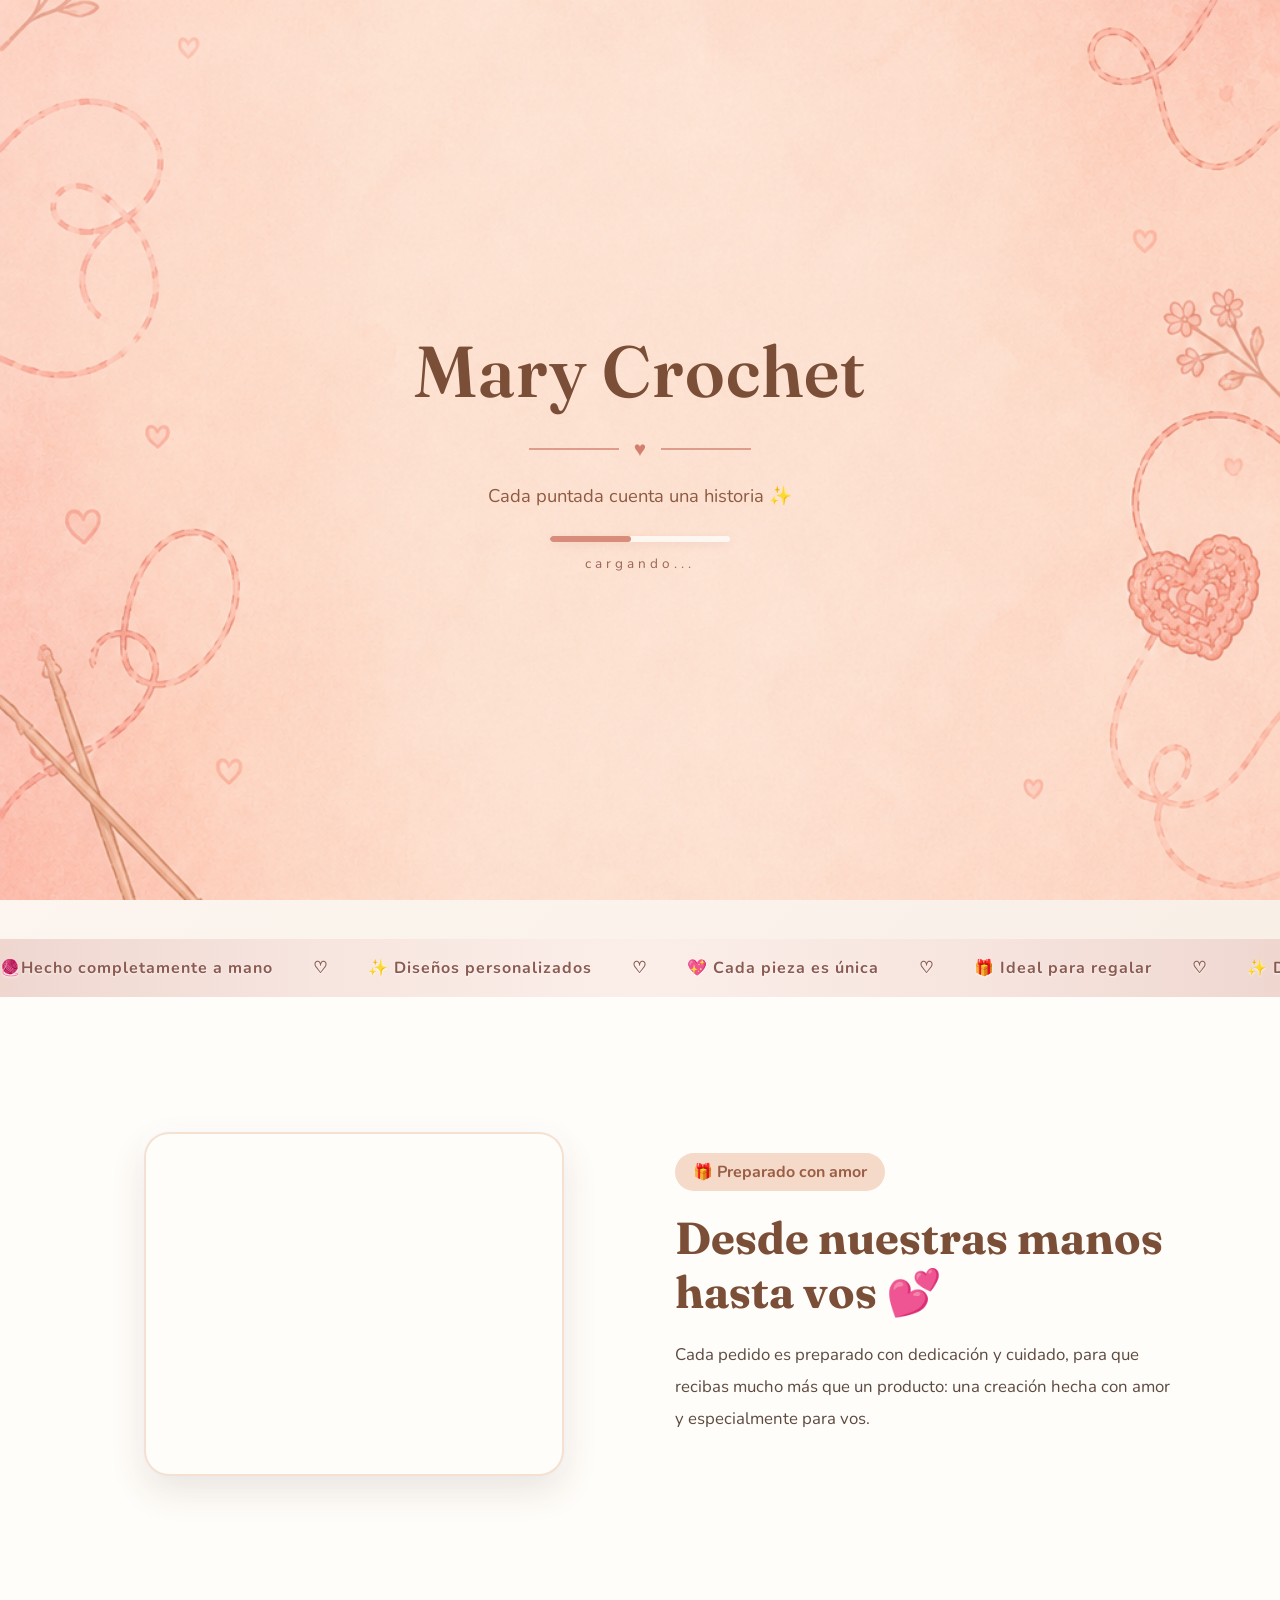
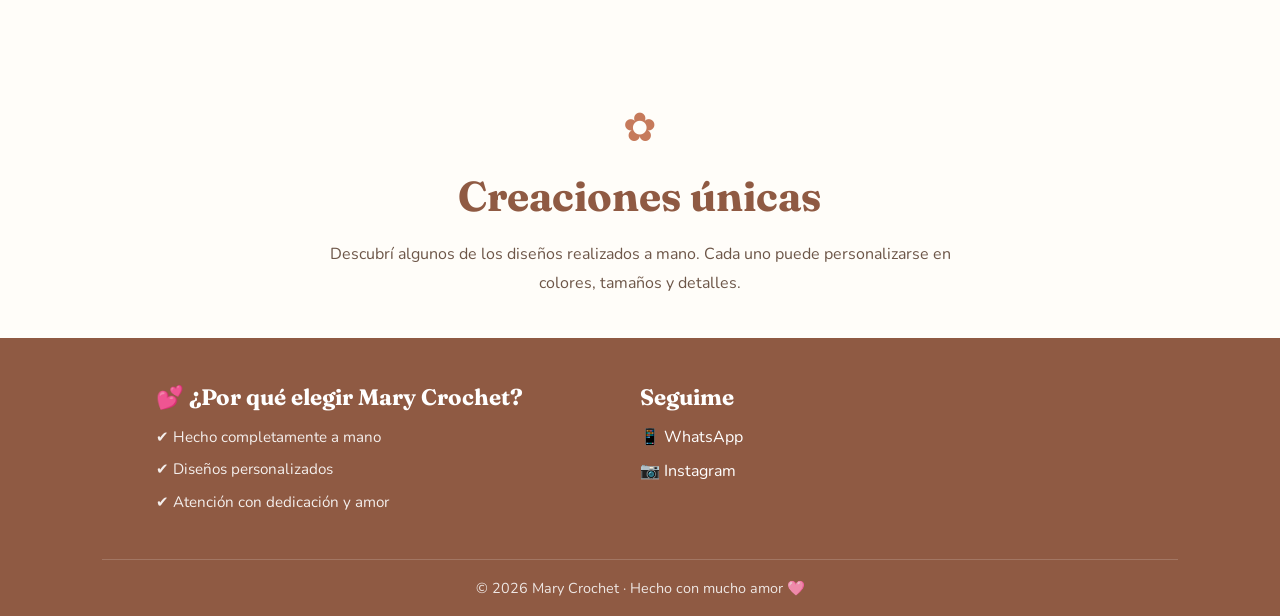
==== commit 1bd9602e: "Google" ====
--- a/index.html
+++ b/index.html
@@ -7,6 +7,8 @@
     <!-- ========================== METADATOS ===========================-->
     <meta charset="UTF-8">
     <meta name="viewport" content="width=device-width, initial-scale=1.0">
+<!--- Etiqueta google-->
+    <meta name="google-site-verification" content="eg-fR87WHzhPBFJ-tXjUghxAfYG7KS1U21NGfQPgupQ" />
 
     <title>Mary Crochet</title>
 
--- a/estilos.css
+++ b/estilos.css
@@ -2815,6 +2815,7 @@
     display:block;
 
     width:100%;
+    height:320px;
 
     border-radius:18px;
 
@@ -2825,19 +2826,25 @@
 
     .video-regalito{
 
-        width:90%;
-
-        max-width:330px;
-
-        padding:7px;
-
-        border-radius:20px;
+        width:75%;
+        max-width:250px;
+
+        padding:6px;
+
+        margin:30px auto;
+
+        border-radius:18px;
 
     }
 
     .video-regalito video{
 
-        border-radius:15px;
+        width:100%;
+        height:250px;
+
+        border-radius:13px;
+
+        object-fit:cover;
 
     }
 
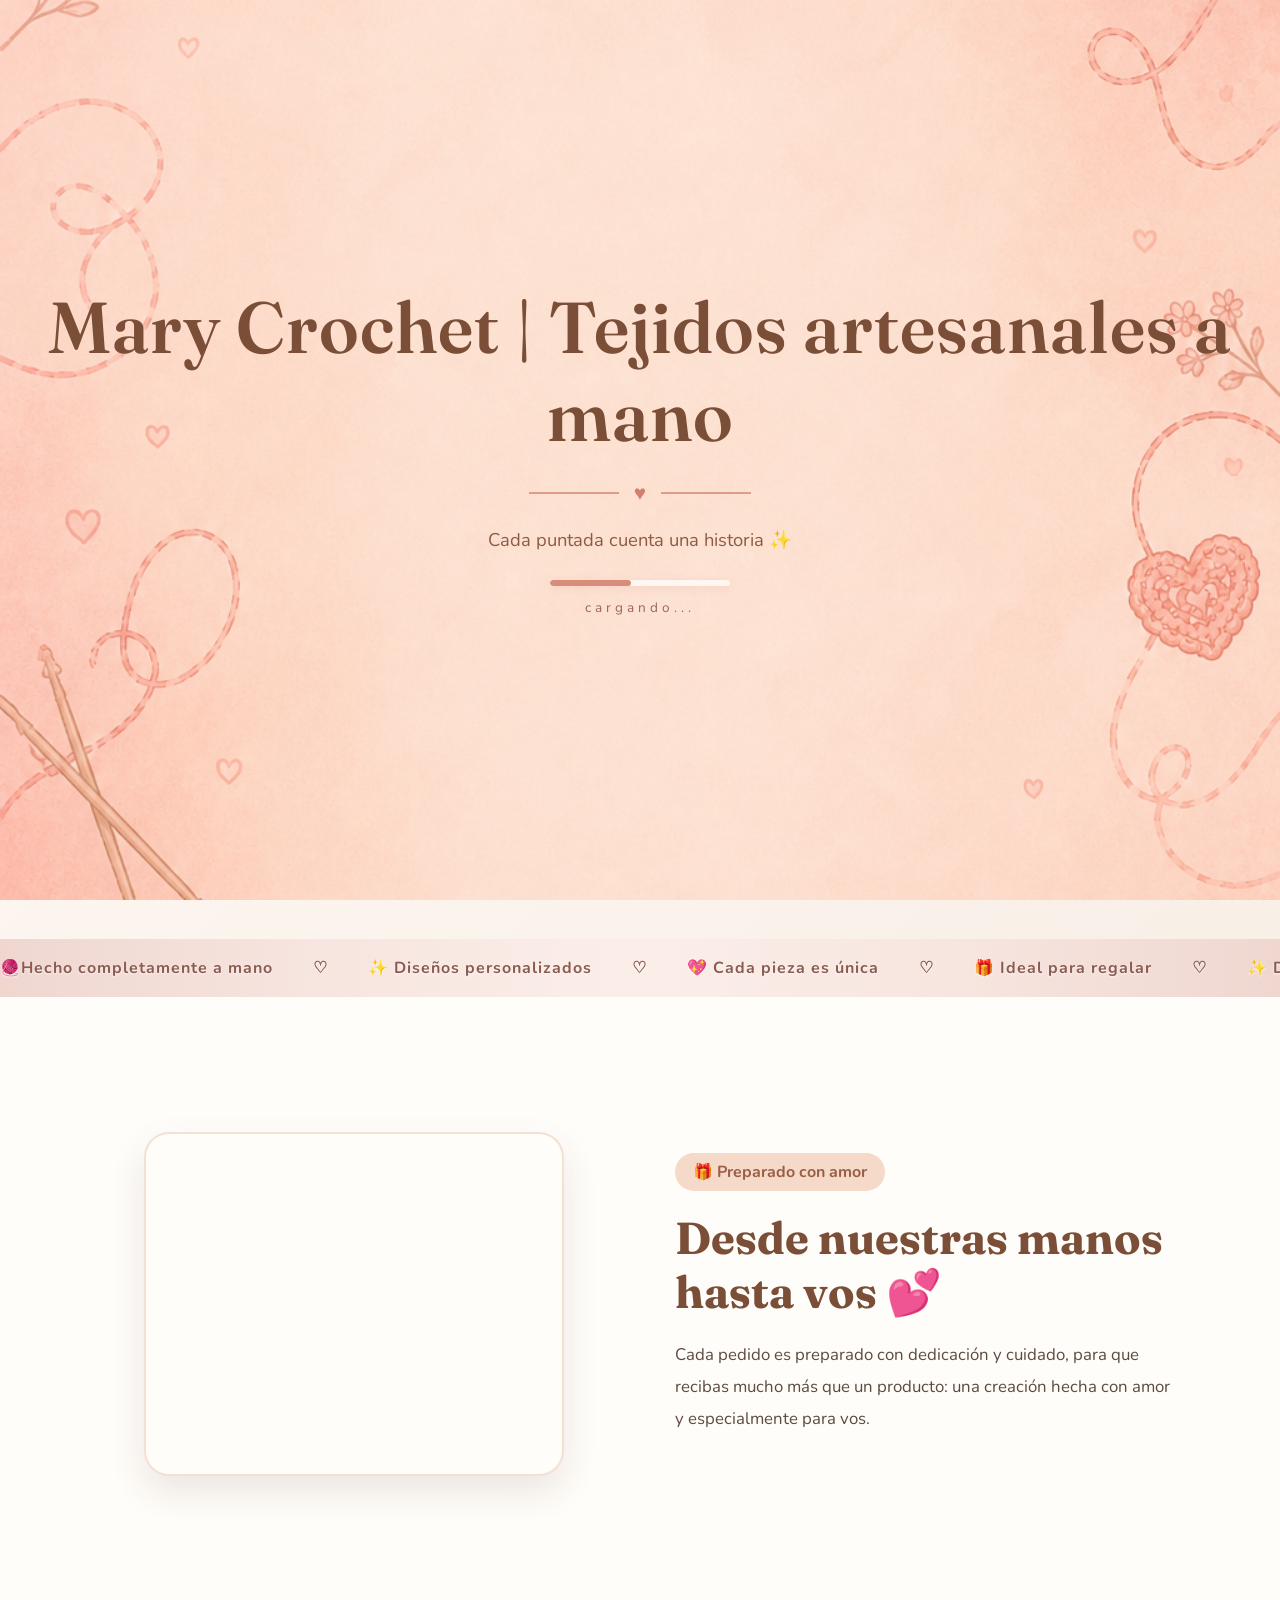
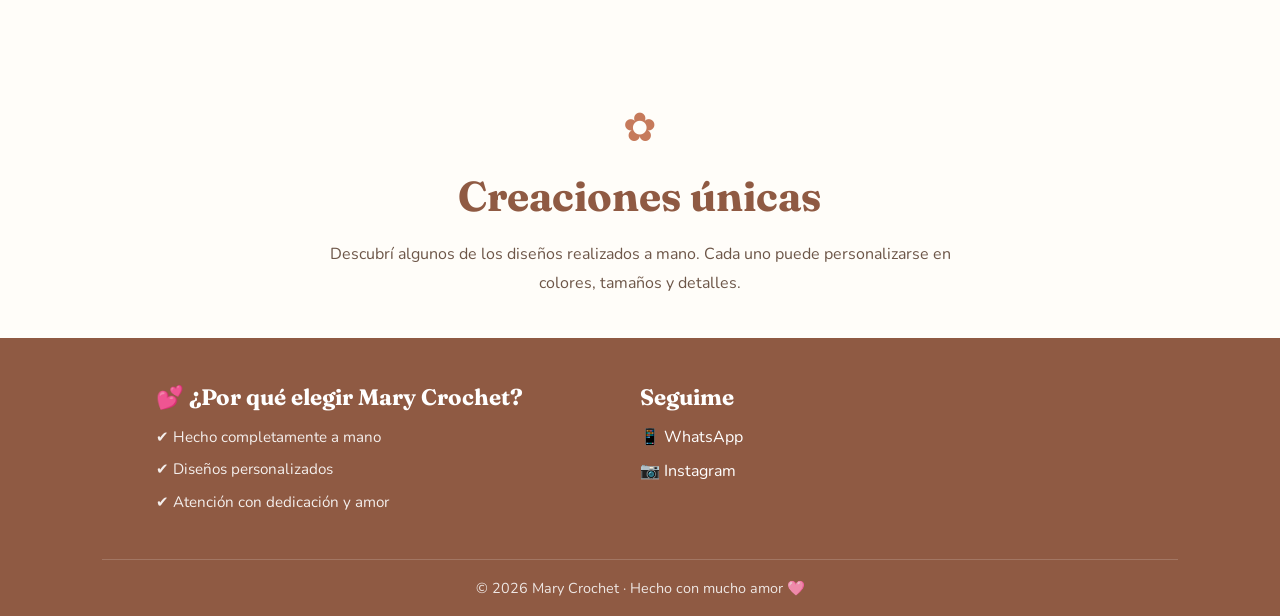
==== commit df58650f: "Agregar sitemap.xml" ====
--- a/index.html
+++ b/index.html
@@ -7,12 +7,14 @@
     <!-- ========================== METADATOS ===========================-->
     <meta charset="UTF-8">
     <meta name="viewport" content="width=device-width, initial-scale=1.0">
-<!--- Etiqueta google-->
+
+<!--- verificación google-->
     <meta name="google-site-verification" content="eg-fR87WHzhPBFJ-tXjUghxAfYG7KS1U21NGfQPgupQ" />
 
-    <title>Mary Crochet</title>
-
-    <meta name="description" content="Creaciones tejidas a mano: bolsos, alfombras, camino de mesa, individuales y mucho mas.">
+    <!---Información para google-->
+    <title>Mary Crochet | Tejidos a crochet</title>
+
+    <meta name="description" content="Mari Crochet: alfombras, bolsos, caminos de mesa, individuales y mucho más tejidos a crochet, hechos a mano con amor. Conocé nuestros modelos y realizá tu pedido.">
 
     <!-- ========================== TIPOGRAFÍAS==========================-->
 
@@ -36,7 +38,7 @@
         <div class="preloader-contenido">
 
             <h1>
-                Mary Crochet
+                Mary Crochet | Tejidos artesanales a mano
             </h1>
 
             <div class="preloader-separador">
@@ -337,7 +339,7 @@
 
             <div class="contenedor-imagen">
 
-                <img src="img/camino mesa balnco con corazon.jpg" alt="Camino de mesa" class="imagen-producto" data-producto="camino-centro-mesa">
+                <img src="img/camino mesa balnco con corazon.jpg" alt="Camino de mesa blanco" class="imagen-producto" data-producto="camino-centro-mesa">
 
             </div>
 
@@ -386,7 +388,7 @@
 
             <div class="contenedor-imagen">
 
-                <img src="img/alfombra redonda azul.jpg" alt="Alfombra a crochet" class="imagen-producto" data-producto="Alfombras">
+                <img src="img/alfombra redonda azul.jpg" alt="Alfombra redonda a crochet" class="imagen-producto" data-producto="Alfombras">
             </div>
 
             <div class="contenido-producto">
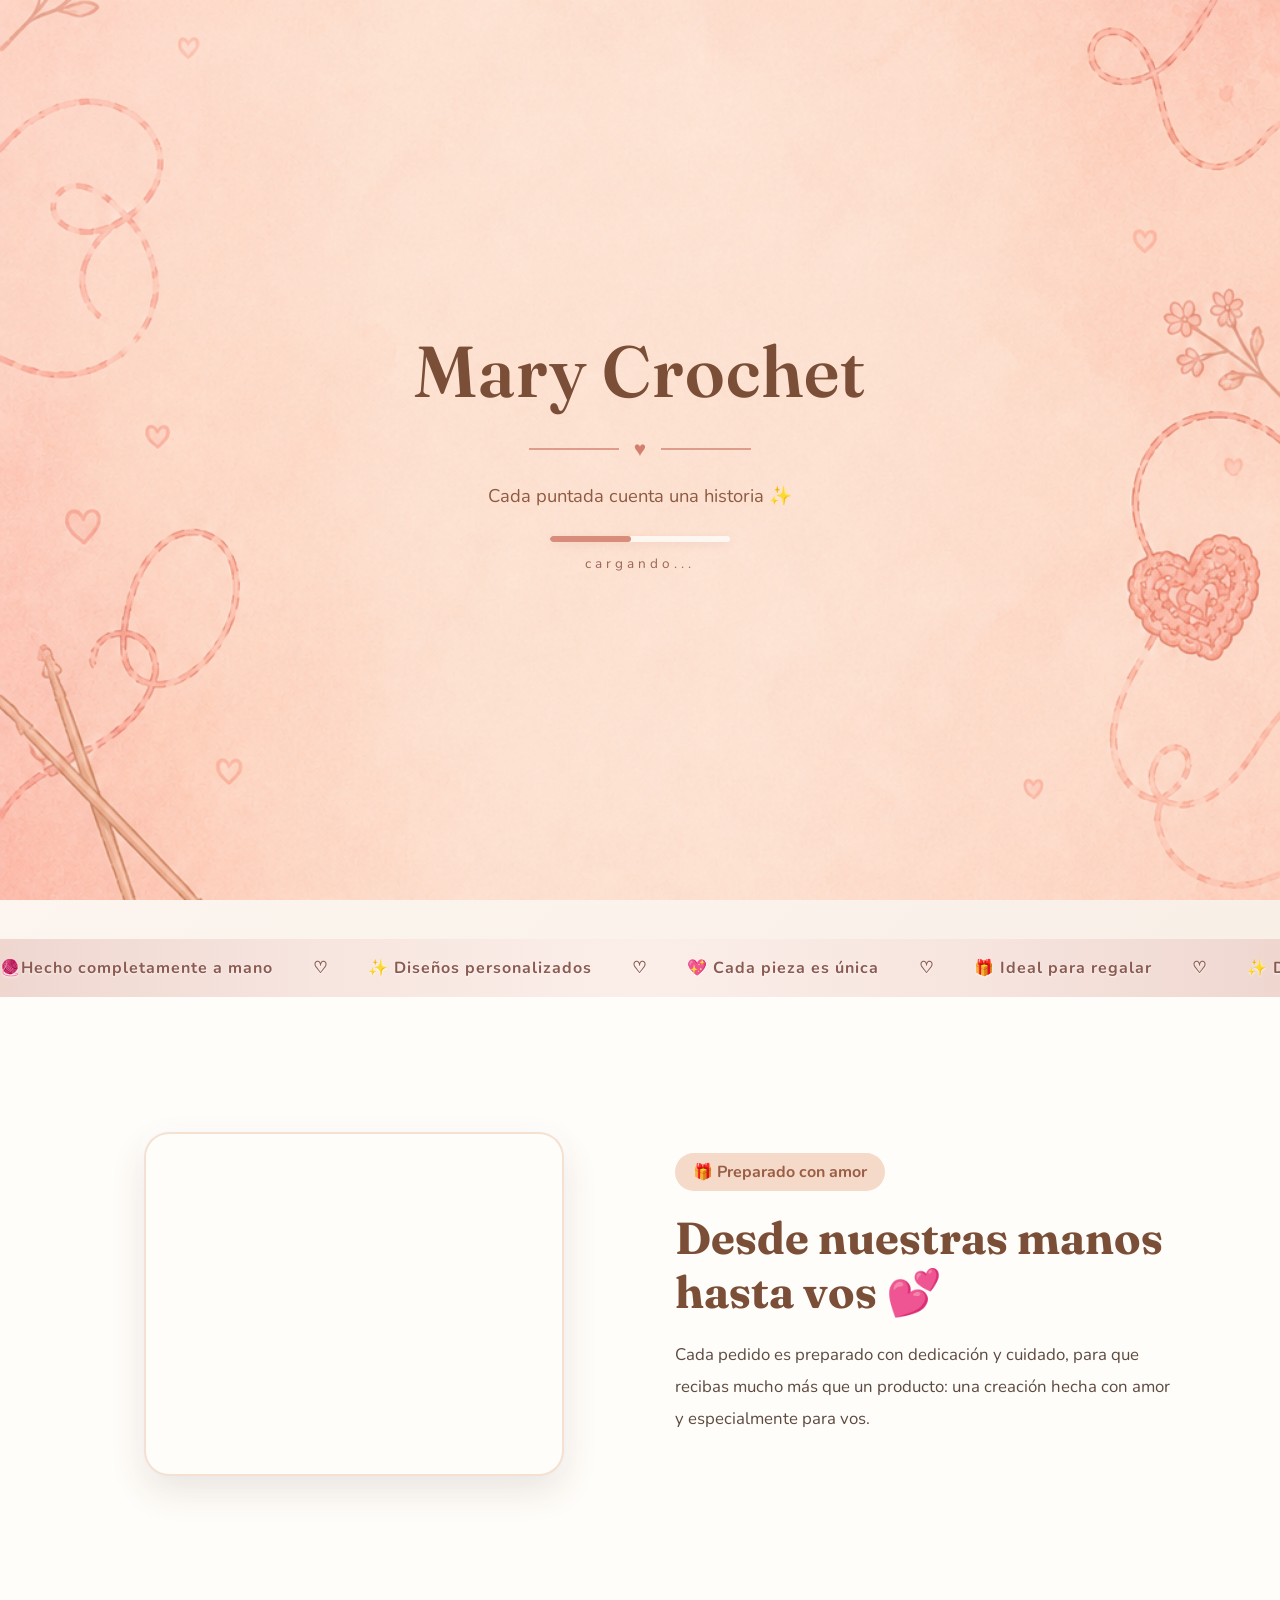
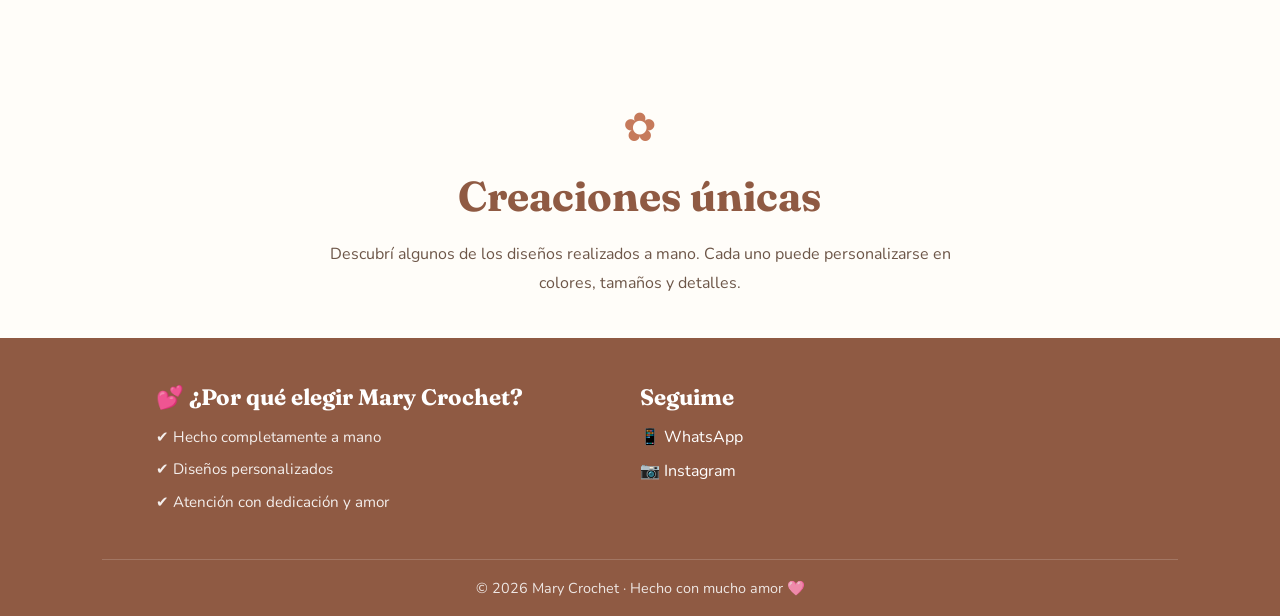
==== commit 66242145: "actualizacion" ====
--- a/index.html
+++ b/index.html
@@ -38,7 +38,7 @@
         <div class="preloader-contenido">
 
             <h1>
-                Mary Crochet | Tejidos artesanales a mano
+                Mary Crochet
             </h1>
 
             <div class="preloader-separador">
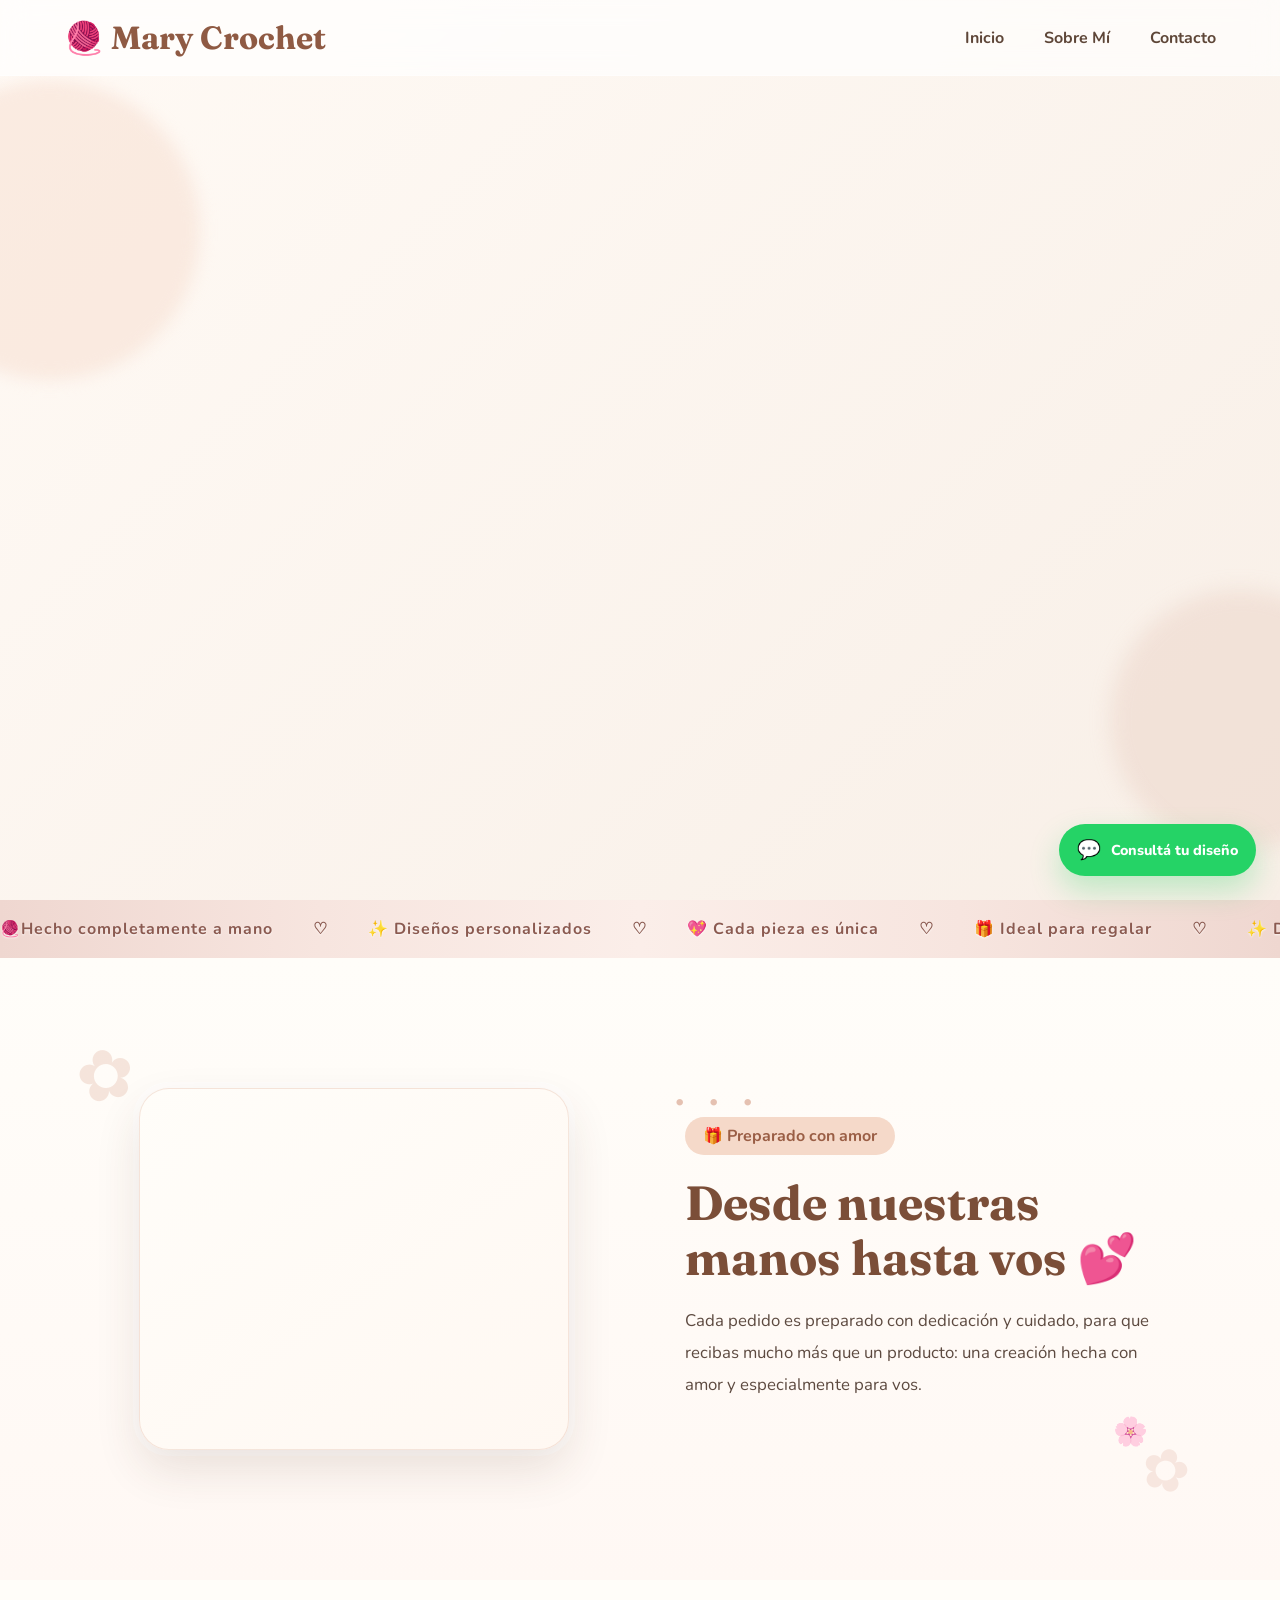
==== commit 5d7e4f79: "Arreglos y mejoras" ====
--- a/index.html
+++ b/index.html
@@ -5,16 +5,30 @@
 <head>
 
     <!-- ========================== METADATOS ===========================-->
-    <meta charset="UTF-8">
+    <meta charset="UTF-8">   <!-- Indica que lapág. usa caracteres como ñ, tildes, emojis, etc..--> 
     <meta name="viewport" content="width=device-width, initial-scale=1.0">
 
 <!--- verificación google-->
     <meta name="google-site-verification" content="eg-fR87WHzhPBFJ-tXjUghxAfYG7KS1U21NGfQPgupQ" />
+    <meta name="twitter:card" content="summary_large_image">
 
     <!---Información para google-->
     <title>Mary Crochet | Tejidos a crochet</title>
 
-    <meta name="description" content="Mari Crochet: alfombras, bolsos, caminos de mesa, individuales y mucho más tejidos a crochet, hechos a mano con amor. Conocé nuestros modelos y realizá tu pedido.">
+    <meta property="og:title" content="Mary Crochet | Tejidos a crochet">
+
+    <meta property="og:description" content="Creaciones tejidas a mano con amor. Diseños personalizados, piezas únicas y envíos a todo el país.">
+    <meta property="og:type" content="website">
+    <meta property="og:url" content="https://marycrochet.com.ar/">
+    <meta property="og:image" content="https://marycrochet.com.ar/img/imagen%20hero.png">
+
+    <link rel="icon" type="image/png" href="logo mary crochet.png">
+
+    <meta name="description" content="Mary Crochet: tejidos artesanales hechos a mano en Comandante Andresito, Misiones. Alfombras, bolsos, individuales, caminos de mesa y diseños personalizados con envíos a todo el país.">
+
+    <meta name="robots" content="index, follow">    <!-- Le indica a Google que pued eguardar esta pág. en sus resultados y tamb. seguir los enlaces que contiene-->
+    <meta name="author" content="Mary Crochet">
+    <meta name="theme-color" content="#8f5a43">
 
     <!-- ========================== TIPOGRAFÍAS==========================-->
 
@@ -32,7 +46,7 @@
 
 <body>
 
-    <!--- ========================= PANTALLA DE BOENVENIDA ===============================-->
+    <!--- ========================= PANTALLA DE BIENVENIDA ===============================-->
     <div id="preloader">
 
         <div class="preloader-contenido">
@@ -66,57 +80,59 @@
 
 
 
-
-
-
-
-
-
-
-
-
-
-
-
-
-
-
-
-
-
-<section id="inicio">
+<header class="cabecera">
 
     <div class="contenedor menu">
 
     <!-- LOGO -->
 
-    <a href="#inicio" class="logo">
+    <a href="#inicio" class="logo ir-inicio">
 
         🧶 Mary Crochet
 
     </a>
 
-    <!-- MENÚ -->
-
-    <nav class="navegacion">
-
-        <a href="#inicio">Inicio</a>
-
-        <a href="#" id="boton-sobre">
-            Sobre Mí
-        </a>
-
-        <a href="#" id="boton-contacto">Contacto</a>
-
-    </nav>
-    </div>
+     <!-- BOTÓN HAMBURGUESA - SOLO CELULAR -->
+        <button
+            class="menu-toggle"
+            id="menu-toggle"
+            type="button"
+            aria-label="Abrir menú"
+            aria-expanded="false"
+        >
+            <span></span>
+            <span></span>
+            <span></span>
+        </button>
+
+
+        <!-- NAVEGACIÓN -->
+        <nav class="navegacion" id="menu-navegacion">
+
+            <a href="#inicio" class="ir-inicio">
+                Inicio
+            </a>
+
+            <a href="#" id="boton-sobre">
+                Sobre Mí
+            </a>
+
+            <a href="#" id="boton-contacto">
+                Contacto
+            </a>
+
+        </nav>
+
+    </div>
+
+</header>
 
 
 
 <!-- ==================================================
                     HERO
 =================================================== -->
-
+<div id="inicio-completo">
 <section class="hero" id="inicio">
 
     <div class="contenedor hero-contenido">
@@ -139,11 +155,22 @@
 
             <p>
 
-                Cada puntada está tejida con paciencia, dedicación y mucho amor,
-                creando piezas únicas para acompañar los momentos más especiales.
+                 Creaciones tejidas con amor, dedicación y ese toque artesanal
+                 que transforma cada detalle en algo único y especial.
 
             </p>
 
+            <div class="hero-detalles">
+
+    <span>🧶 Diseños personalizados</span>
+
+    <span>🎁 Ideal para regalar</span>
+
+    <span>✨ Piezas únicas</span>
+
+</div>
+
+<div class="hero-acciones">
              <!-- INSIGNIA DE ENVÍOS -->
               <div class="envios-badge">
                 🚚 Envíos a todo el país 🇦🇷
@@ -152,14 +179,15 @@
             <a href="#" class="boton-principal" id="ver-creaciones">
                 💕 Descubrir creaciones
             </a>
-
+</div>
         </div>
 
         <!-- IMAGEN -->
 
         <div class="hero-imagen">
 
-            <img src="img/imagen hero.png" alt="Mary Crochet">
+            <img src="img/imagen hero.png" 
+            alt="Creaciones artesanales tejidas a crochet de Mary Crochet">
 
         </div>
 
@@ -202,13 +230,15 @@
 
         <span>🎁 Ideal para regalar</span>
     </div>
+
 </section>
+
 
 <!-- =====================================
      SECCIÓN PREPARANDO TU PEDIDO
 ===================================== -->
 
-<section class="seccion-pedido">
+<section class="seccion-pedido revelar">
 
     <div class="pedido-contenido">
 
@@ -240,42 +270,10 @@
         </div>
 
     </div>
-
 </section>
-
-
-<!-- ==================================================
-                SEPARADOR DE CREACIONES
-=================================================== -->
-
-<section class="separador-creaciones">
-
-    <div class="contenedor">
-
-        <span class="icono-separador">
-
-            ✿
-
-        </span>
-
-        <h2>
-
-            Creaciones únicas
-
-        </h2>
-
-        <p>
-
-            Descubrí algunos de los diseños realizados a mano.
-            Cada uno puede personalizarse en colores,
-            tamaños y detalles.
-
-        </p>
-
-    </div>
-
-</section>
-</section>
+</div>
+
+
 
 
 <!-- ====================== PRODUCTOS ======================-->
@@ -396,7 +394,7 @@
                 <h3>Alfombras</h3>
 
                 <p>
-                   "Alfombras que combinan texturas, formas y detalles únicos para darle calidez y personalidad a cada espacio del hogar."
+                   Alfombras que combinan texturas, formas y detalles únicos para darle calidez y personalidad a cada espacio del hogar.
                 </p>
 
                 <a href="galeria.html?categoria=alfombras" class="boton-producto">
@@ -421,7 +419,7 @@
                 <h3>Funda para garrafa y bidón de agua</h3>
 
                 <p>
-                   "Fundas tejidas a mano que aportan un detalle decorativo y cálido, ayudando a integrar la garrafa con el estilo de tu hogar."
+                   Fundas tejidas a mano que aportan un detalle decorativo y cálido, ayudando a integrar la garrafa con el estilo de tu hogar.
                 </p>
 
         <a href="galeria.html?categoria=funda-garrafa-bidon" class="boton-producto">
@@ -633,7 +631,7 @@
                     FOOTER
 =================================================== -->
 
-<footer class="footer">
+<footer class="footer revelar">
 
 <div class="contenedor footer-contenido">
 
@@ -647,6 +645,14 @@
 
     <p>✔ Atención con dedicación y amor</p>
 </div>
+
+<div class="footer-info">
+            <h4>Información</h4>
+
+            <p>📍 Comandante Andresito, Misiones</p>
+            <p>🚚 Envíos a todo el país</p>
+            <p>🧶 Trabajos personalizados</p>
+        </div>
 
 
         <div class="footer-redes">
@@ -716,6 +722,20 @@
 
 
 
+<!------=============== BOTÓN FLOTANTE WHATSAPP ==================-->
+<a
+    href="https://wa.me/5493757462911?text=Hola%20Mary%20Crochet%20%F0%9F%A7%B6%20Quisiera%20consultar%20por%20un%20dise%C3%B1o."
+    class="whatsapp-flotante"
+    target="_blank"
+    rel="noopener noreferrer"
+    aria-label="Consultar por WhatsApp"
+>
+    <span class="whatsapp-icono">💬</span>
+    <span class="whatsapp-texto">Consultá tu diseño</span>
+</a>
+
+
+
 
 
 
--- a/estilos.css
+++ b/estilos.css
@@ -137,12 +137,82 @@
     width:100%;
 }
 
+/* =========================================================
+   BOTÓN MENÚ HAMBURGUESA
+========================================================= */
+
+.menu-toggle{
+    display:none;
+
+    width:46px;
+    height:46px;
+
+    border:none;
+    border-radius:14px;
+
+    background:rgba(255,255,255,.75);
+
+    box-shadow:
+        0 8px 25px rgba(110,70,55,.10);
+
+    cursor:pointer;
+
+    position:relative;
+
+    align-items:center;
+    justify-content:center;
+    flex-direction:column;
+
+    gap:5px;
+
+    transition:.3s ease;
+}
+
+
+.menu-toggle span{
+    width:22px;
+    height:2px;
+
+    background:#8f5a43;
+
+    border-radius:10px;
+
+    transition:.3s ease;
+}
+
+
+.menu-toggle:hover{
+    background:#fff;
+    transform:translateY(-2px);
+}
+
+
+/* -------- CUANDO EL MENÚ ESTÁ ABIERTO -------- */
+
+.menu-toggle.activo span:nth-child(1){
+    transform:
+        translateY(7px)
+        rotate(45deg);
+}
+
+.menu-toggle.activo span:nth-child(2){
+    opacity:0;
+}
+
+.menu-toggle.activo span:nth-child(3){
+    transform:
+        translateY(-7px)
+        rotate(-45deg);
+}
+
 
 /* =========================================================
    HERO
 ========================================================= */
 
 .hero{
+    position:relative;
+
     min-height:100vh;
 
     display:flex;
@@ -154,17 +224,59 @@
         #f8efe7
     );
 
-    padding:80px 0;
+    padding:130px 0 80px;
+
+    overflow:hidden;
+}
+
+.hero::before,
+.hero::after{
+    content:"";
+
+    position:absolute;
+
+    border-radius:50%;
+
+    z-index:0;
+
+    pointer-events:none;
+}
+
+.hero::before{
+    width:300px;
+    height:300px;
+
+    top:80px;
+    left:-100px;
+
+    background:rgba(245,217,201,.45);
+
+    filter:blur(8px);
+}
+
+.hero::after{
+    width:260px;
+    height:260px;
+
+    right:-90px;
+    bottom:50px;
+
+    background:rgba(224,184,166,.25);
+
+    filter:blur(10px);
 }
 
 .hero-contenido{
+
+    position:relative;
+    z-index:2;
     display:grid;
 
     grid-template-columns:1fr 1fr;
 
     align-items:center;
 
-    gap:60px;
+    gap:70px;
 }
 
 .hero-texto{
@@ -220,36 +332,31 @@
 *====================================================*/
 
 .envios-badge{
-
     display:inline-flex;
-
     align-items:center;
-
-    gap:8px;
-
-    margin:5px 0 25px;
-
-    padding:10px 18px;
-
-    background:#fff;
+    justify-content:center;
+
+    margin:0;
+
+    padding:13px 19px;
+
+    background:rgba(255,255,255,.90);
 
     color:#8f5a43;
 
-    border:1px solid rgba(198,122,91,.25);
-
-    border-radius:30px;
-
-    font-family:'Nunito', sans-serif;
-
-    font-size:.95rem;
-
+    border:
+        1px solid rgba(198,122,91,.18);
+
+    border-radius:40px;
+
+    font-family:'Nunito',sans-serif;
+
+    font-size:.9rem;
     font-weight:700;
 
     box-shadow:
-        0 6px 18px rgba(0,0,0,.06);
-
-}
-
+        0 10px 25px rgba(90,55,40,.07);
+}
 
 /* =========================================================
    BOTÓN PRINCIPAL
@@ -262,7 +369,7 @@
 
     overflow:hidden;
 
-    padding:16px 35px;
+    padding:17px 31px;
 
     background:#c67a5b;
 
@@ -273,6 +380,9 @@
     border-radius:50px;
 
     font-weight:bold;
+
+    box-shadow:
+    0 14px 28px rgba(198,122,91,.25);
 
     transition:.35s;
 }
@@ -320,11 +430,49 @@
 ========================================================= */
 
 .hero-imagen{
+    position:relative;
+
     display:flex;
-
     justify-content:center;
+    align-items:center;
 
     opacity:0;
+}
+
+.hero-imagen::before{
+    content:"";
+
+    position:absolute;
+
+    width:92%;
+    height:92%;
+
+    top:18px;
+    left:18px;
+
+    border:
+        2px dashed rgba(198,122,91,.22);
+
+    border-radius:35px;
+
+    z-index:0;
+}
+
+.hero-imagen::after{
+    content:"✿";
+
+    position:absolute;
+
+    top:-18px;
+    right:10px;
+
+    font-size:2.2rem;
+
+    color:#d9a28a;
+
+    opacity:.55;
+
+    z-index:2;
 }
 
 .hero-imagen.entrada{
@@ -332,14 +480,26 @@
 }
 
 .hero-imagen img{
+    position:relative;
+
+    z-index:1;
+
     width:100%;
-
     max-width:520px;
 
     border-radius:30px;
 
     box-shadow:
-        0 20px 45px rgba(0,0,0,.15);
+        0 25px 50px rgba(80,50,35,.16);
+
+    transition:.4s ease;
+}
+
+.hero-imagen img:hover{
+    transform:translateY(-5px) scale(1.01);
+
+    box-shadow:
+        0 30px 60px rgba(80,50,35,.20);
 }
 
 
@@ -630,7 +790,7 @@
 ========================================================= */
 
 .seccion-productos{
-    padding:90px 8%;
+    padding:120px 8% 80px;
 
     background:#fffaf5;
 }
@@ -686,16 +846,26 @@
 ========================================================= */
 
 .tarjeta-producto{
-    background:white;
-
-    border-radius:25px;
+    position:relative;
+
+    background:#fffdf9;
+
+    width:100%;
+    max-width:600px;
+    margin-left:auto;
+    margin-right:auto;
+
+    border-radius:28px;
 
     overflow:hidden;
 
+    border:
+        1px solid rgba(198,122,91,.12);
+
     box-shadow:
-        0 10px 30px rgba(0,0,0,.08);
-
-    transition:.4s;
+        0 12px 30px rgba(80,50,35,.08);
+
+    transition:.4s ease;
 
     opacity:0;
 
@@ -704,12 +874,14 @@
         scale(.96);
 }
 
+
 .tarjeta-producto:hover{
     transform:translateY(-8px);
 
     box-shadow:
-        0 20px 45px rgba(0,0,0,.15);
-}
+        0 22px 45px rgba(80,50,35,.14);
+}
+
 
 .tarjeta-producto.mostrar-tarjeta{
     animation:
@@ -746,7 +918,9 @@
 
     overflow:hidden;
 
-    height:320px;
+    height:340px;
+
+    background:#f8efe7;
 }
 
 
@@ -756,15 +930,15 @@
 
 .imagen-producto{
     width:100%;
-
     height:100%;
 
     object-fit:cover;
 
     transition:
-        transform .5s,
+        transform .6s ease,
         opacity .35s ease;
 }
+
 
 .tarjeta-producto:hover .imagen-producto{
     transform:scale(1.05);
@@ -780,103 +954,335 @@
 ========================================================= */
 
 .contenido-producto{
-    padding:25px;
+    position:relative;
+
+    padding:30px 28px 32px;
+
+    text-align:center;
+
+    background:
+        linear-gradient(
+            180deg,
+            #fffdf9,
+            #fffaf6
+        );
 }
 
 .contenido-producto h3{
-    font-size:1.5rem;
+    font-family:'Fraunces',serif;
+
+    font-size:1.65rem;
+
+    color:#7b4e38;
 
     margin-bottom:12px;
 
-    color:#7b4f2d;
+    letter-spacing:.2px;
 }
 
 .contenido-producto p{
-    color:#666;
-
+    max-width:520px;
+
+    margin:0 auto 25px;
+
+    color:#75655d;
+
+    font-size:.98rem;
+
+    line-height:1.75;
+}
+
+/* =========================================================
+   BOTÓN PRODUCTO
+========================================================= */
+
+.boton-producto{
+    position:relative;
+
+    display:inline-flex;
+
+    align-items:center;
+    justify-content:center;
+
+    min-width:220px;
+
+    padding:14px 28px;
+
+    border:none;
+
+    border-radius:50px;
+
+    background:
+        linear-gradient(
+            135deg,
+            #d98b62,
+            #c87552
+        );
+
+    color:white;
+
+    text-decoration:none;
+
+    font-weight:800;
+
+    cursor:pointer;
+
+    box-shadow:
+        0 10px 24px rgba(198,117,82,.22);
+
+    transition:.3s ease;
+
+    overflow:hidden;
+}
+
+.boton-producto:hover{
+    transform:translateY(-3px);
+
+    box-shadow:
+        0 15px 30px rgba(198,117,82,.30);
+
+    background:
+        linear-gradient(
+            135deg,
+            #cc7955,
+            #b96746
+        );
+}
+
+
+/*Brillito suave al botón*/
+.boton-producto::after{
+    content:"";
+
+    position:absolute;
+
+    top:0;
+    left:-80%;
+
+    width:45%;
+    height:100%;
+
+    background:
+        linear-gradient(
+            90deg,
+            transparent,
+            rgba(255,255,255,.35),
+            transparent
+        );
+
+    transform:skewX(-20deg);
+
+    transition:.6s ease;
+}
+
+/*DEATLLE FINO ARRIBA DEL TÍTULO*/
+.contenido-producto::before{
+    content:"";
+
+    display:block;
+
+    width:42px;
+    height:2px;
+
+    margin:0 auto 18px;
+
+    background:#d8a28b;
+
+    border-radius:20px;
+
+    opacity:.65;
+}
+
+.boton-producto:hover::after{
+    left:130%;
+}
+
+
+
+/* =========================================================
+   MODAL
+========================================================= */
+
+.modal{
+    display:none;
+
+    position:fixed;
+
+    inset:0;
+
+    background:rgba(0,0,0,.6);
+
+    justify-content:center;
+
+    align-items:center;
+
+    z-index:9999;
+}
+
+.modal-contenido{
+    background:#fff;
+
+    width:90%;
+
+    max-width:700px;
+
+    border-radius:25px;
+
+    overflow:hidden;
+
+    display:grid;
+
+    grid-template-columns:1fr 1fr;
+
+    animation:aparecer .35s;
+
+    position:relative;
+}
+
+@keyframes aparecer{
+
+    from{
+        opacity:0;
+
+        transform:scale(.8);
+    }
+
+    to{
+        opacity:1;
+
+        transform:scale(1);
+    }
+
+}
+
+
+/* =========================================================
+   IMAGEN DEL MODAL
+========================================================= */
+
+.contenedor-imagen-modal{
+    position:relative;
+
+    overflow:hidden;
+}
+
+#modal-imagen{
+    width:100%;
+
+    height:100%;
+
+    object-fit:cover;
+
+    transition:opacity .35s ease;
+}
+
+
+/* =========================================================
+   INFORMACIÓN MODAL
+========================================================= */
+
+.modal-info{
+    padding:35px;
+}
+
+.modal-info h2{
+    color:#8d5a35;
+
+    margin-bottom:20px;
+}
+
+.modal-info p{
     line-height:1.7;
 
-    margin-bottom:25px;
-}
-
-
-/* =========================================================
-   BOTÓN PRODUCTO
-========================================================= */
-
-.boton-producto{
-    display:inline-block;
-
-    padding:13px 28px;
+    margin-bottom:30px;
+}
+
+
+/* =========================================================
+   CERRAR MODAL
+========================================================= */
+
+.cerrar-modal{
+    position:absolute;
+
+    top:15px;
+
+    right:20px;
+
+    font-size:32px;
+
+    font-weight:bold;
+
+    color:#8b5a50;
+
+    cursor:pointer;
+
+    z-index:100;
+
+    width:40px;
+
+    height:40px;
+
+    display:flex;
+
+    align-items:center;
+
+    justify-content:center;
+
+    border-radius:50%;
+
+    transition:.3s ease;
+}
+
+
+/* =========================================================
+   FLECHAS DEL MODAL
+========================================================= */
+
+.flecha-modal{
+    position:absolute;
+
+    top:50%;
+
+    transform:translateY(-50%);
+
+    width:50px;
+
+    height:50px;
 
     border:none;
 
-    border-radius:50px;
-
-    background:#d48a5c;
-
-    color:white;
-
-    text-decoration:none;
+    border-radius:50%;
+
+    background:rgba(255,255,255,.35);
+
+    backdrop-filter:blur(8px);
+
+    border:1px solid rgba(255,255,255,.4);
+
+    color:#8b5e3c;
+
+    font-size:24px;
 
     font-weight:bold;
 
     cursor:pointer;
 
+    display:flex;
+
+    align-items:center;
+
+    justify-content:center;
+
     transition:.3s;
-}
-
-.boton-producto:hover{
-    background:#b56d43;
-
-    transform:translateY(-3px);
-}
-
-
-/* =========================================================
-   FLECHAS DE LAS TARJETAS
-========================================================= */
-
-.flecha{
-    position:absolute;
-
-    top:50%;
-
-    transform:translateY(-50%);
-
-    width:42px;
-
-    height:42px;
-
-    border:none;
-
-    border-radius:50%;
-
-    background:rgba(255,255,255,.85);
-
-    color:#8b5e3c;
-
-    font-size:22px;
-
-    font-weight:bold;
-
-    display:flex;
-
-    align-items:center;
-
-    justify-content:center;
-
-    cursor:pointer;
-
-    transition:.3s;
-
-    z-index:10;
 
     box-shadow:
-        0 8px 18px rgba(0,0,0,.15);
-}
-
-.flecha:hover{
+        0 8px 20px rgba(0,0,0,.18);
+
+    z-index:50;
+}
+
+.flecha-modal:hover{
     background:#c67a5b;
 
     color:white;
@@ -886,239 +1292,284 @@
         scale(1.08);
 }
 
-.izquierda{
-    left:12px;
-}
-
-.derecha{
-    right:12px;
-}
-
-
-/* =========================================================
-   MODAL
-========================================================= */
-
-.modal{
+#modal-anterior{
+    left:15px;
+}
+
+#modal-siguiente{
+    right:15px;
+}
+
+
+/* =========================================================
+   SECCIONES OCULTAS
+========================================================= */
+
+.oculto{
     display:none;
-
-    position:fixed;
-
-    inset:0;
-
-    background:rgba(0,0,0,.6);
+}
+
+
+/* =========================================================
+   BOTÓN VOLVER
+========================================================= */
+
+.boton-volver{
+    display:inline-flex;
+
+    align-items:center;
 
     justify-content:center;
 
-    align-items:center;
-
-    z-index:9999;
-}
-
-.modal-contenido{
-    background:#fff;
-
-    width:90%;
+    margin-top: 35px;
+    margin-bottom: 30px;
+
+    padding:12px 14px;
+
+    background:#f8d7da;
+
+    color:#8a4b55;
+
+    text-decoration:none;
+
+    font-family:'Nunito',sans-serif;
+
+    font-size:.95rem;
+
+    font-weight:700;
+
+    border-radius:30px;
+
+    border:1px solid rgba(200,120,140,.25);
+
+    box-shadow:
+        0 8px 20px rgba(180,100,120,.15);
+
+    transition:.3s ease;
+}
+
+.boton-volver:hover{
+    background:#f3c1c8;
+
+    transform:translateY(-3px);
+
+    box-shadow:
+        0 12px 25px rgba(180,100,120,.25);
+}
+
+.boton-volver:active{
+    transform:scale(.95);
+}
+
+
+/* =========================================================
+   GALERÍA
+========================================================= */
+
+.pagina-galeria{
+    min-height:100vh;
+
+    padding:120px 8% 80px;
+
+    background:#fffaf5;
+}
+
+.encabezado-galeria{
+    position:relative;
+
+    text-align:center;
 
     max-width:700px;
 
-    border-radius:25px;
+    margin:
+        0 auto 55px;
+
+    padding:0 20px;
+}
+
+.encabezado-galeria h1{
+    font-family:'Fraunces',serif;
+
+    font-size:3.2rem;
+
+    color:#7b4e38;
+
+    margin-bottom:14px;
+
+    line-height:1.1;
+
+    letter-spacing:.3px;
+}
+
+
+.encabezado-galeria p{
+    display:inline-block;
+
+    color:#7a6255;
+
+    font-size:1rem;
+
+    line-height:1.7;
+
+    padding:8px 18px;
+
+    background:rgba(245,217,201,.38);
+
+    border-radius:30px;
+}
+
+/* =========================================================
+   GRILLA GALERÍA
+========================================================= */
+
+#galeria-productos{
+    display:grid;
+
+    grid-template-columns:
+        repeat(3,1fr);
+
+    gap:28px;
+
+    max-width:1000px;
+
+    margin:40px auto;
+
+    padding:0 20px;
+}
+
+
+/* =========================================================
+   TARJETA GALERÍA
+========================================================= */
+
+.tarjeta-galeria{
+    position:relative;
+
+    background:#fffdf9;
+
+    padding:8px;
+
+    border-radius:26px;
+
+    border:
+        1px solid rgba(198,122,91,.12);
+
+    box-shadow:
+        0 12px 30px rgba(80,50,35,.08);
+
+    transition:.4s ease;
 
     overflow:hidden;
 
-    display:grid;
-
-    grid-template-columns:1fr 1fr;
-
-    animation:aparecer .35s;
-
-    position:relative;
-}
-
-@keyframes aparecer{
+    opacity:0;
+
+    transform:
+        translateY(40px)
+        scale(.96);
+}
+
+.tarjeta-galeria.mostrar-galeria{
+    animation:
+        aparecerGaleria .8s ease forwards;
+}
+
+
+@keyframes aparecerGaleria{
 
     from{
         opacity:0;
 
-        transform:scale(.8);
+        transform:
+            translateY(40px)
+            scale(.96);
     }
 
     to{
         opacity:1;
 
-        transform:scale(1);
-    }
-
-}
-
-
-/* =========================================================
-   IMAGEN DEL MODAL
-========================================================= */
-
-.contenedor-imagen-modal{
-    position:relative;
-
-    overflow:hidden;
-}
-
-#modal-imagen{
+        transform:
+            translateY(0)
+            scale(1);
+    }
+}
+
+
+.tarjeta-galeria:hover{
+    transform:
+        translateY(-7px)
+        scale(1.01);
+
+    box-shadow:
+        0 20px 42px rgba(80,50,35,.14);
+}
+
+
+.tarjeta-galeria::before{
+    content:"";
+
+    position:absolute;
+
+    inset:7px;
+
+    border:
+        1px solid rgba(198,122,91,.12);
+
+    border-radius:20px;
+
+    pointer-events:none;
+
+    z-index:2;
+}
+
+.tarjeta-galeria img{
+    display:block;
+
     width:100%;
 
-    height:100%;
+    aspect-ratio:1 / 1;
 
     object-fit:cover;
 
-    transition:opacity .35s ease;
-}
-
-
-/* =========================================================
-   INFORMACIÓN MODAL
-========================================================= */
-
-.modal-info{
-    padding:35px;
-}
-
-.modal-info h2{
-    color:#8d5a35;
-
-    margin-bottom:20px;
-}
-
-.modal-info p{
-    line-height:1.7;
-
-    margin-bottom:30px;
-}
-
-
-/* =========================================================
-   CERRAR MODAL
-========================================================= */
-
-.cerrar-modal{
-    position:absolute;
-
-    top:15px;
-
-    right:20px;
-
-    font-size:32px;
-
-    font-weight:bold;
-
-    color:#8b5a50;
+    border-radius:20px;
 
     cursor:pointer;
 
-    z-index:100;
-
-    width:40px;
-
-    height:40px;
-
+    transition:
+        transform .5s ease,
+        filter .5s ease;
+}
+
+
+.tarjeta-galeria:hover img{
+    transform:scale(1.045);
+
+    filter:
+        brightness(1.02)
+        saturate(1.03);
+}
+
+
+/* =========================================================
+   VOLVER GALERÍA
+========================================================= */
+
+.volver-galeria{
     display:flex;
 
+    justify-content:center;
+
+    margin-top:90px;
+    margin-bottom:35px;
+}
+
+
+.volver-galeria a{
+    display:inline-flex;
+
     align-items:center;
 
     justify-content:center;
 
-    border-radius:50%;
-
-    transition:.3s ease;
-}
-
-
-/* =========================================================
-   FLECHAS DEL MODAL
-========================================================= */
-
-.flecha-modal{
-    position:absolute;
-
-    top:50%;
-
-    transform:translateY(-50%);
-
-    width:50px;
-
-    height:50px;
-
-    border:none;
-
-    border-radius:50%;
-
-    background:rgba(255,255,255,.35);
-
-    backdrop-filter:blur(8px);
-
-    border:1px solid rgba(255,255,255,.4);
-
-    color:#8b5e3c;
-
-    font-size:24px;
-
-    font-weight:bold;
-
-    cursor:pointer;
-
-    display:flex;
-
-    align-items:center;
-
-    justify-content:center;
-
-    transition:.3s;
-
-    box-shadow:
-        0 8px 20px rgba(0,0,0,.18);
-
-    z-index:50;
-}
-
-.flecha-modal:hover{
-    background:#c67a5b;
-
-    color:white;
-
-    transform:
-        translateY(-50%)
-        scale(1.08);
-}
-
-#modal-anterior{
-    left:15px;
-}
-
-#modal-siguiente{
-    right:15px;
-}
-
-
-/* =========================================================
-   SECCIONES OCULTAS
-========================================================= */
-
-.oculto{
-    display:none;
-}
-
-
-/* =========================================================
-   BOTÓN VOLVER
-========================================================= */
-
-.boton-volver{
-    display:inline-flex;
-
-    align-items:center;
-
-    justify-content:center;
-
-    margin:25px auto 10px;
-
     padding:12px 25px;
 
     background:#f8d7da;
@@ -1128,8 +1579,6 @@
     text-decoration:none;
 
     font-family:'Nunito',sans-serif;
-
-    font-size:.95rem;
 
     font-weight:700;
 
@@ -1143,180 +1592,6 @@
     transition:.3s ease;
 }
 
-.boton-volver:hover{
-    background:#f3c1c8;
-
-    transform:translateY(-3px);
-
-    box-shadow:
-        0 12px 25px rgba(180,100,120,.25);
-}
-
-.boton-volver:active{
-    transform:scale(.95);
-}
-
-
-/* =========================================================
-   GALERÍA
-========================================================= */
-
-.pagina-galeria{
-    min-height:100vh;
-
-    padding:120px 8% 80px;
-
-    background:#fffaf5;
-}
-
-.encabezado-galeria{
-    text-align:center;
-
-    margin-bottom:55px;
-}
-
-.encabezado-galeria h1{
-    font-family:'Fraunces',serif;
-
-    font-size:3rem;
-
-    color:#7b4e38;
-
-    margin-bottom:15px;
-}
-
-.encabezado-galeria p{
-    color:#6d5648;
-
-    font-size:1rem;
-}
-
-
-/* =========================================================
-   GRILLA GALERÍA
-========================================================= */
-
-#galeria-productos{
-    display:grid;
-
-    grid-template-columns:
-        repeat(3,1fr);
-
-    gap:28px;
-
-    max-width:1000px;
-
-    margin:40px auto;
-
-    padding:0 20px;
-}
-
-
-/* =========================================================
-   TARJETA GALERÍA
-========================================================= */
-
-.tarjeta-galeria{
-    position:relative;
-
-    background:#fffdf9;
-
-    padding:10px;
-
-    border-radius:22px;
-
-    border:1px solid rgba(212,138,92,.18);
-
-    box-shadow:
-        0 10px 25px rgba(80,50,35,.08);
-
-    transition:.35s ease;
-
-    overflow:hidden;
-}
-
-.tarjeta-galeria:hover{
-    transform:translateY(-6px);
-
-    box-shadow:
-        0 18px 40px rgba(0,0,0,.12);
-}
-
-.tarjeta-galeria::before{
-    content:"";
-
-    position:absolute;
-
-    inset:6px;
-
-    border:1px dashed rgba(212,138,92,.22);
-
-    border-radius:17px;
-
-    pointer-events:none;
-}
-
-.tarjeta-galeria img{
-    display:block;
-
-    width:100%;
-
-    aspect-ratio:1 / 1;
-
-    object-fit:cover;
-
-    border-radius:16px;
-
-    cursor:pointer;
-
-    transition:.35s ease;
-}
-
-.tarjeta-galeria:hover img{
-    transform:scale(1.03);
-}
-
-
-/* =========================================================
-   VOLVER GALERÍA
-========================================================= */
-
-.volver-galeria{
-    display:flex;
-    justify-content:center;
-    margin-top:90px;
-}
-
-
-.volver-galeria a{
-    display:inline-flex;
-
-    align-items:center;
-
-    justify-content:center;
-
-    padding:12px 25px;
-
-    background:#f8d7da;
-
-    color:#8a4b55;
-
-    text-decoration:none;
-
-    font-family:'Nunito',sans-serif;
-
-    font-weight:700;
-
-    border-radius:30px;
-
-    border:1px solid rgba(200,120,140,.25);
-
-    box-shadow:
-        0 8px 20px rgba(180,100,120,.15);
-
-    transition:.3s ease;
-}
-
 .volver-galeria a:hover{
     transform:translateY(-3px);
 
@@ -1333,7 +1608,7 @@
 
     inset:0;
 
-    background:rgba(35,25,20,.88);
+    background:rgba(35,25,20,.82);
 
     display:flex;
 
@@ -1345,7 +1620,8 @@
 
     z-index:99999;
 
-    backdrop-filter:blur(5px);
+    backdrop-filter:blur(10px);
+-webkit-backdrop-filter:blur(10px);
 
     opacity:0;
 
@@ -1353,7 +1629,9 @@
 
     pointer-events:none;
 
-    transition:.3s ease;
+    transition:
+    opacity .35s ease,
+    visibility .35s ease;
 }
 
 .visor-imagen.activo{
@@ -1367,28 +1645,36 @@
 #imagen-ampliada{
     display:block;
 
-    max-width:90vw;
-
-    max-height:88vh;
+    max-width:88vw;
+    max-height:86vh;
 
     width:auto;
-
     height:auto;
 
     object-fit:contain;
 
-    border-radius:18px;
+    border-radius:24px;
 
     box-shadow:
-        0 20px 60px rgba(0,0,0,.35);
-
-    transform:scale(.92);
-
-    transition:.3s ease;
+        0 25px 70px rgba(0,0,0,.42);
+
+    transform:
+        scale(.94)
+        translateY(12px);
+
+    opacity:0;
+
+    transition:
+        transform .4s ease,
+        opacity .4s ease;
 }
 
 .visor-imagen.activo #imagen-ampliada{
-    transform:scale(1);
+    transform:
+        scale(1)
+        translateY(0);
+
+    opacity:1;
 }
 
 
@@ -1399,46 +1685,56 @@
 .cerrar-imagen{
     position:absolute;
 
-    top:20px;
-
-    right:25px;
-
-    width:45px;
-
-    height:45px;
+    top:22px;
+    right:22px;
+
+    width:46px;
+    height:46px;
 
     border:none;
 
     border-radius:50%;
 
-    background:rgba(255,255,255,.95);
+    background:rgba(255,253,249,.88);
+
+    backdrop-filter:blur(8px);
+    -webkit-backdrop-filter:blur(8px);
 
     color:#7b4e38;
 
-    font-size:25px;
-
-    font-weight:bold;
+    font-size:24px;
+    font-weight:700;
 
     cursor:pointer;
 
     display:flex;
 
     align-items:center;
-
     justify-content:center;
 
     z-index:100000;
 
     transition:.3s ease;
 
+    border:
+        1px solid rgba(198,122,91,.15);
+
     box-shadow:
-        0 8px 20px rgba(0,0,0,.2);
-}
+        0 10px 25px rgba(0,0,0,.18);
+}
+
 
 .cerrar-imagen:hover{
-    transform:scale(1.08);
-
-    background:white;
+    transform:
+        rotate(90deg)
+        scale(1.06);
+
+    background:#fff;
+
+    color:#b66749;
+
+    box-shadow:
+        0 12px 28px rgba(0,0,0,.22);
 }
 
 
@@ -1867,21 +2163,33 @@
 ========================================================= */
 
 .footer{
-    background:#8f5a43;
+    position:relative;
+
+    background:
+        linear-gradient(
+            135deg,
+            #8f5a43,
+            #7b4e38
+        );
 
     color:white;
 
-    padding:45px 8% 18px;
+    padding:60px 8% 22px;
+
+    overflow:hidden;
 }
 
 .footer-contenido{
     display:grid;
 
     grid-template-columns:
-        2fr 1fr 1fr;
-
-    gap:35px;
-}
+        1.5fr 1fr 1fr;
+
+    gap:50px;
+
+    align-items:start;
+}
+
 
 .footer h4{
     font-family:'Fraunces',serif;
@@ -1934,6 +2242,24 @@
     font-size:.9rem;
 }
 
+.footer-info h4,
+.footer-redes h4,
+.footer-logo h4{
+    margin-bottom:18px;
+}
+
+.footer-info p{
+    margin-bottom:12px;
+}
+
+.footer-redes a{
+    display:block;
+
+    margin-bottom:14px;
+
+    font-weight:700;
+}
+
 
 /* =========================================================
    PRELOADER
@@ -1945,32 +2271,31 @@
     inset:0;
 
     width:100%;
-
     height:100vh;
 
     background-image:
         url("img/imagen fondo cargando.png");
 
     background-size:cover;
-
     background-position:center;
-
     background-repeat:no-repeat;
 
     display:flex;
 
     justify-content:center;
-
     align-items:center;
 
     z-index:99999;
 
-    transition:opacity .8s ease;
-}
+    transition:
+        opacity .7s ease,
+        visibility .7s ease;
+}
+
 
 #preloader.ocultar-preloader{
     opacity:0;
-
+    visibility:hidden;
     pointer-events:none;
 }
 
@@ -1978,6 +2303,18 @@
     text-align:center;
 
     color:#7b4e38;
+
+    transition:
+        opacity .6s ease,
+        transform .6s ease;
+}
+
+#preloader.ocultar-preloader .preloader-contenido{
+    opacity:0;
+
+    transform:
+        translateY(-12px)
+        scale(.98);
 }
 
 .preloader-contenido h1{
@@ -2088,71 +2425,258 @@
 
 }
 
-
-/* =========================================================
-   RESPONSIVE - CELULAR
-========================================================= */
+/* =========================================================
+   DETALLES DEL HERO
+========================================================= */
+
+.hero-detalles{
+    display:flex;
+    flex-wrap:wrap;
+    gap:10px;
+
+    margin-bottom:25px;
+}
+
+.hero-detalles span{
+    display:inline-flex;
+    align-items:center;
+
+    padding:9px 14px;
+
+    background:rgba(255,255,255,.78);
+
+    border:1px solid rgba(198,122,91,.16);
+    border-radius:30px;
+
+    color:#8f5a43;
+
+    font-size:.88rem;
+    font-weight:700;
+
+    box-shadow:
+        0 8px 20px rgba(90,55,40,.06);
+
+    transition:.3s ease;
+}
+
+.hero-detalles span:hover{
+    transform:translateY(-3px);
+
+    background:#fff;
+
+    box-shadow:
+        0 12px 25px rgba(90,55,40,.10);
+}
+
+/* =========================================================
+   ACCIONES DEL HERO
+========================================================= */
+
+.hero-acciones{
+    display:flex;
+    align-items:center;
+    flex-wrap:wrap;
+
+    gap:16px;
+}
+
+
+/* =========================================================
+   HEADER RESPONSIVE - CELULAR
+========================================================= */
+
+@media(max-width:900px){
+
+    .cabecera{
+        padding:12px 0;
+
+        background:rgba(255,253,249,.88);
+
+        backdrop-filter:blur(18px);
+        -webkit-backdrop-filter:blur(18px);
+
+        box-shadow:
+            0 8px 30px rgba(100,60,45,.06);
+    }
+
+
+    .menu{
+        position:relative;
+
+        flex-direction:row;
+
+        justify-content:space-between;
+        align-items:center;
+
+        gap:15px;
+    }
+
+
+    
+
+
+    /* MOSTRAMOS HAMBURGUESA */
+
+    .menu-toggle{
+        display:flex;
+    }
+
+
+    /* MENÚ DESPLEGABLE */
+
+    .navegacion{
+        position:absolute;
+
+        top:calc(100% + 18px);
+        right:0;
+
+        width:250px;
+
+        padding:18px;
+
+        background:rgba(255,253,249,.97);
+
+        backdrop-filter:blur(20px);
+        -webkit-backdrop-filter:blur(20px);
+
+        border:
+            1px solid rgba(198,122,91,.15);
+
+        border-radius:22px;
+
+        box-shadow:
+            0 20px 50px rgba(90,55,40,.16);
+
+
+        display:flex;
+
+        flex-direction:column;
+        align-items:stretch;
+
+        gap:6px;
+
+
+        /* CERRADO */
+
+        opacity:0;
+
+        visibility:hidden;
+
+        pointer-events:none;
+
+        transform:translateY(-12px) scale(.97);
+
+        transition:.3s ease;
+    }
+
+
+    /* MENÚ ABIERTO */
+
+    .navegacion.activo{
+        opacity:1;
+
+        visibility:visible;
+
+        pointer-events:auto;
+
+        transform:
+            translateY(0)
+            scale(1);
+    }
+
+
+    .navegacion a{
+        width:100%;
+
+        padding:13px 16px;
+
+        border-radius:14px;
+
+        font-size:.95rem;
+
+        text-align:left;
+
+        transition:.25s ease;
+    }
+
+
+    .navegacion a:hover{
+        background:#f9e7df;
+
+        color:#8f5a43;
+    }
+
+
+    /* EN CELULAR NO NECESITAMOS LA RAYITA DE ABAJO */
+
+    .navegacion a::after{
+        display:none;
+    }
+
+    .hero{
+    padding:120px 18px 55px;
+    min-height:auto;
+}
+
+.hero-contenido{
+        grid-template-columns:minmax(0, 1.05fr) minmax(0, .95fr);
+        align-items:center;
+        gap:25px;
+
+        text-align:left;
+    }
+
+    .hero-texto h1{
+        font-size:2.7rem;
+    }
+
+    .hero-texto p{
+        font-size:.95rem;
+        line-height:1.7;
+    }
+
+    .hero-etiqueta{
+        font-size:.78rem;
+        padding:7px 12px;
+    }
+
+    .hero-detalles{
+        gap:8px;
+        justify-content:flex-start;
+    }
+
+    .hero-detalles span{
+        font-size:.78rem;
+        padding:8px 11px;
+    }
+
+    .hero-acciones{
+        align-items:flex-start;
+        justify-content:flex-start;
+        gap:10px;
+    }
+
+    .envios-badge{
+        font-size:.78rem;
+        padding:9px 13px;
+    }
+
+    .boton-principal{
+        padding:12px 18px;
+        font-size:.82rem;
+    }
+
+    .hero-imagen img{
+        width:100%;
+        max-width:340px;
+    }
+
+
+}
+
 
 @media(max-width:768px){
-
-    /* ---------- HEADER ---------- */
-
-    .cabecera{
-        padding:14px 0;
-    }
-
-    .menu{
-        flex-direction:column;
-
-        gap:18px;
-    }
-
-    .logo{
-        font-size:1.7rem;
-    }
-
-    .navegacion{
-        gap:20px;
-
-        flex-wrap:wrap;
-
-        justify-content:center;
-    }
-
-    .navegacion a{
-        font-size:.95rem;
-    }
-
-
-    /* ---------- HERO ---------- */
-
-    .hero{
-        padding:50px 20px;
-
-        min-height:auto;
-    }
-
-    .hero-contenido{
-        grid-template-columns:1fr;
-
-        text-align:center;
-
-        gap:40px;
-    }
-
-    .hero-texto h1{
-        font-size:2.6rem;
-    }
-
-    .hero-texto p{
-        font-size:1rem;
-    }
-
-    .hero-imagen img{
-        max-width:340px;
-    }
-
-
+   
     /* ---------- FRANJA ---------- */
 
     .franja-movimiento{
@@ -2249,7 +2773,7 @@
     /* ---------- PRODUCTOS ---------- */
 
     .seccion-productos{
-        padding:60px 20px;
+        padding: 110px 20px 60px;
     }
 
     .titulo-seccion{
@@ -2313,24 +2837,7 @@
     }
 
 
-    /* ---------- FLECHAS TARJETAS ---------- */
-
-    .flecha{
-        width:34px;
-
-        height:34px;
-
-        font-size:16px;
-    }
-
-    .izquierda{
-        left:8px;
-    }
-
-    .derecha{
-        right:8px;
-    }
-
+   
 
     /* ---------- MODAL ---------- */
 
@@ -2629,10 +3136,13 @@
 
         font-size:.9rem;
 
-        margin-top:20px;
-    }
-
-}
+        margin-top:15px;
+        margin-bottom: 25px;
+    }
+
+}
+
+
 
 
 /*====================================================*
@@ -2640,10 +3150,14 @@
 *====================================================*/
 
 .seccion-pedido{
-
-    padding:100px 8%;
-
-    background:#fffdf9;
+    position:relative;
+
+    padding:110px 8%;
+
+    background:
+        linear-gradient(180deg,#fffdf9,#fff8f4);
+
+    overflow:hidden;
 }
 
 
@@ -2652,41 +3166,23 @@
 *====================================================*/
 
 .pedido-contenido{
+    position:relative;
+
+    z-index:2;
+
+    max-width:1100px;
+
+    margin:0 auto;
 
     display:grid;
 
     grid-template-columns:1fr 1fr;
 
+    gap:70px;
+
     align-items:center;
-
-    gap:70px;
-
-    max-width:1100px;
-
-    margin:0 auto;
-}
-
-
-/*====================================================*
-*=                    VIDEO                          =*
-*====================================================*/
-
-
-.pedido-video video{
-
-    width:100%;
-
-    max-width:500px;
-
-    aspect-ratio:9 / 16;
-
-    object-fit:cover;
-
-    border-radius:30px;
-
-    box-shadow:
-        0 20px 45px rgba(0,0,0,.12);
-}
+}
+
 
 
 /*====================================================*
@@ -2694,27 +3190,28 @@
 *====================================================*/
 
 .pedido-texto{
+    position:relative;
 
     text-align:left;
+
+    padding:20px 10px;
 }
 
 
 .pedido-texto h2{
-
     font-family:'Fraunces',serif;
 
-    font-size:2.8rem;
+    font-size:3rem;
 
     color:#7b4e38;
 
-    line-height:1.2;
+    line-height:1.15;
 
     margin-bottom:20px;
 }
 
 
 .pedido-texto p{
-
     color:#5d4a40;
 
     font-size:1.05rem;
@@ -2722,6 +3219,148 @@
     line-height:1.9;
 
     margin-bottom:20px;
+
+    max-width:520px;
+}
+
+
+.seccion-pedido::before{
+    content:"✿";
+
+    position:absolute;
+
+    top:70px;
+    left:6%;
+
+    font-size:70px;
+
+    color:rgba(198,122,91,.18);
+
+    transform:rotate(-12deg);
+
+    z-index:1;
+}
+
+.seccion-pedido::after{
+    content:"✿";
+
+    position:absolute;
+
+    bottom:70px;
+    right:7%;
+
+    font-size:58px;
+
+    color:rgba(198,122,91,.14);
+
+    transform:rotate(15deg);
+
+    z-index:1;
+}
+
+
+.pedido-texto::before{
+    content:"• • •";
+
+    position:absolute;
+
+    top:-8px;
+    left:0;
+
+    letter-spacing:10px;
+
+    font-size:18px;
+
+    color:rgba(198,122,91,.45);
+}
+
+.pedido-texto::after{
+    content:"🌸";
+
+    position:absolute;
+
+    bottom:-10px;
+    right:30px;
+
+    font-size:28px;
+
+    opacity:.7;
+}
+
+/* =========================================================
+   WHATSAPP FLOTANTE
+========================================================= */
+
+.whatsapp-flotante{
+    position:fixed;
+
+    right:24px;
+    bottom:24px;
+
+    display:inline-flex;
+
+    align-items:center;
+    gap:10px;
+
+    padding:13px 18px;
+
+    background:#25D366;
+
+    color:white;
+
+    text-decoration:none;
+
+    font-weight:800;
+
+    border-radius:50px;
+
+    box-shadow:
+        0 14px 30px rgba(37,211,102,.28);
+
+    z-index:9998;
+
+    transition:.3s ease;
+}
+
+.whatsapp-flotante:hover{
+    transform:
+        translateY(-4px)
+        scale(1.02);
+
+    box-shadow:
+        0 18px 38px rgba(37,211,102,.35);
+}
+
+.whatsapp-icono{
+    font-size:1.2rem;
+}
+
+.whatsapp-texto{
+    font-size:.9rem;
+}
+
+
+
+/* =========================================================
+   ANIMACIONES AL HACER SCROLL
+========================================================= */
+
+.revelar{
+    opacity:0;
+
+    transform:
+        translateY(30px);
+
+    transition:
+        opacity .7s ease,
+        transform .7s ease;
+}
+
+.revelar.visible{
+    opacity:1;
+
+    transform:
+        translateY(0);
 }
 
 
@@ -2733,7 +3372,7 @@
 
     .seccion-pedido{
 
-        padding:70px 20px;
+        padding:75px 20px;
 
     }
 
@@ -2752,13 +3391,14 @@
     .pedido-texto{
 
         text-align:center;
+        padding: 10px 0;
 
     }
 
 
     .pedido-texto h2{
 
-        font-size:2rem;
+        font-size:2.1rem;
 
     }
 
@@ -2767,8 +3407,31 @@
 
         font-size:.95rem;
 
-        line-height:1.7;
-
+        margin: 0 auto 20px;
+
+    }
+
+     .pedido-texto::before{
+        left:50%;
+        transform:translateX(-50%);
+    }
+
+    .pedido-texto::after{
+        right:50%;
+        transform:translateX(50%);
+        bottom:-18px;
+    }
+
+    .seccion-pedido::before{
+        font-size:44px;
+        top:35px;
+        left:12px;
+    }
+
+    .seccion-pedido::after{
+        font-size:40px;
+        bottom:35px;
+        right:14px;
     }
 
 }
@@ -2778,74 +3441,193 @@
 *====================================================*/
 
 .video-regalito{
+    position:relative;
 
     width:100%;
-    max-width:420px;
-
-    margin:35px auto;
+    max-width:430px;
+
+    margin:20px auto;
 
     padding:10px;
 
-    background:#fffdf9;
-
-    border-radius:25px;
-
-    border:2px solid rgba(212,138,92,.25);
+    background:
+        linear-gradient(
+            145deg,
+            #fffdf9,
+            #fff8f2
+        );
+
+    border-radius:30px;
+
+    border:
+        1px solid rgba(198,122,91,.18);
 
     box-shadow:
-        0 15px 35px rgba(80,50,35,.12),
-        0 0 0 6px rgba(255,255,255,.6);
+        0 20px 45px rgba(80,50,35,.12),
+        0 0 0 6px rgba(255,255,255,.55);
 
     overflow:hidden;
 
-    transition:.35s ease;
+    transition:.4s ease;
 }
 
 .video-regalito:hover{
-
-    transform:translateY(-5px);
+    transform:
+        translateY(-6px)
+        rotate(-.3deg);
 
     box-shadow:
-        0 20px 40px rgba(80,50,35,.16),
+        0 28px 55px rgba(80,50,35,.16),
         0 0 0 6px rgba(255,255,255,.7);
 }
 
 .video-regalito video{
-
     display:block;
 
     width:100%;
-    height:320px;
-
-    border-radius:18px;
+    height:340px;
+
+    border-radius:22px;
 
     object-fit:cover;
 }
 
+
 @media(max-width:768px){
 
     .video-regalito{
-
-        width:75%;
-        max-width:250px;
+        width:78%;
+        max-width:270px;
 
         padding:6px;
 
-        margin:30px auto;
-
-        border-radius:18px;
-
+        margin:25px auto;
+
+        border-radius:22px;
     }
 
     .video-regalito video{
-
         width:100%;
-        height:250px;
-
-        border-radius:13px;
+        height:270px;
+
+        border-radius:17px;
 
         object-fit:cover;
-
-    }
-
-}+    }
+}
+
+
+@media(max-width:600px){
+
+    .hero{
+        padding:105px 12px 45px;
+    }
+
+    .hero-contenido{
+        grid-template-columns:1.1fr .9fr;
+        gap:14px;
+    }
+
+    .hero-texto h1{
+        font-size:2rem;
+        margin-bottom:14px;
+    }
+
+    .hero-texto p{
+        font-size:.8rem;
+        line-height:1.6;
+        margin-bottom:16px;
+    }
+
+    .hero-etiqueta{
+        font-size:.65rem;
+        padding:6px 9px;
+        margin-bottom:12px;
+    }
+
+    .hero-detalles{
+        gap:6px;
+        margin-bottom:16px;
+    }
+
+    .hero-detalles span{
+        font-size:.64rem;
+        padding:6px 8px;
+    }
+
+    .hero-acciones{
+        flex-direction:column;
+        align-items:flex-start;
+        gap:8px;
+    }
+
+    .envios-badge{
+        font-size:.67rem;
+        padding:7px 10px;
+    
+    }
+
+    .boton-principal{
+        font-size:.72rem;
+        padding:10px 13px;
+    }
+
+    .hero-imagen img{
+        border-radius:20px;
+    }
+
+    .hero-imagen::before{
+    width:90%;
+    height:90%;
+
+    top:10px;
+    left:10px;
+
+    border-radius:22px;
+}
+
+.hero-imagen::after{
+    font-size:1.4rem;
+
+    top:-12px;
+    right:2px;
+}
+
+.tarjeta-producto{
+    width:92%;
+    max-width:600px;
+
+    margin-left:auto;
+    margin-right:auto;
+}
+
+.contenedor-imagen{
+    height:220px;
+}
+
+.whatsapp-flotante{
+    right:12px;
+    bottom:12px;
+
+    width:46px;
+    height:46px;
+
+    padding:0;
+
+    justify-content:center;
+
+    border-radius:50%;
+}
+
+.whatsapp-texto{
+    display:none;
+}
+
+.whatsapp-icono{
+    font-size:1.2rem;
+}
+
+}
+
+
+
